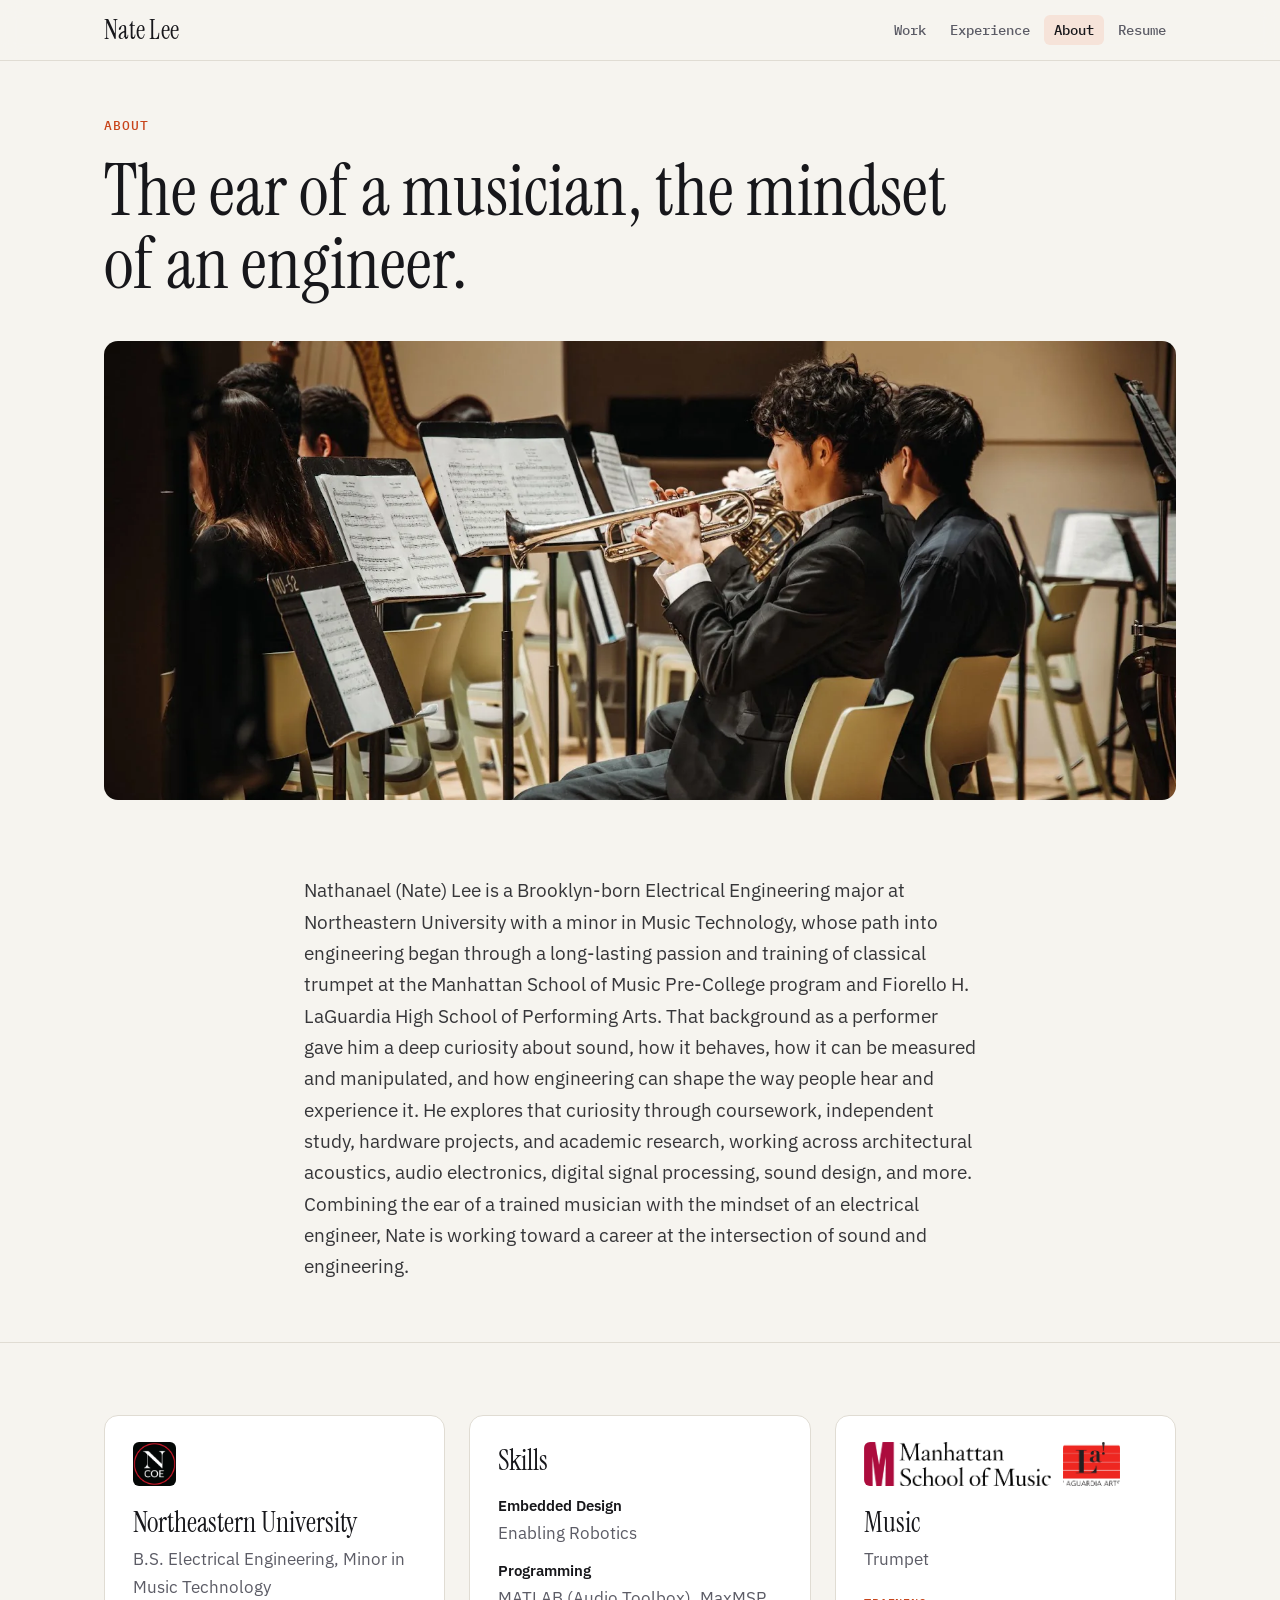
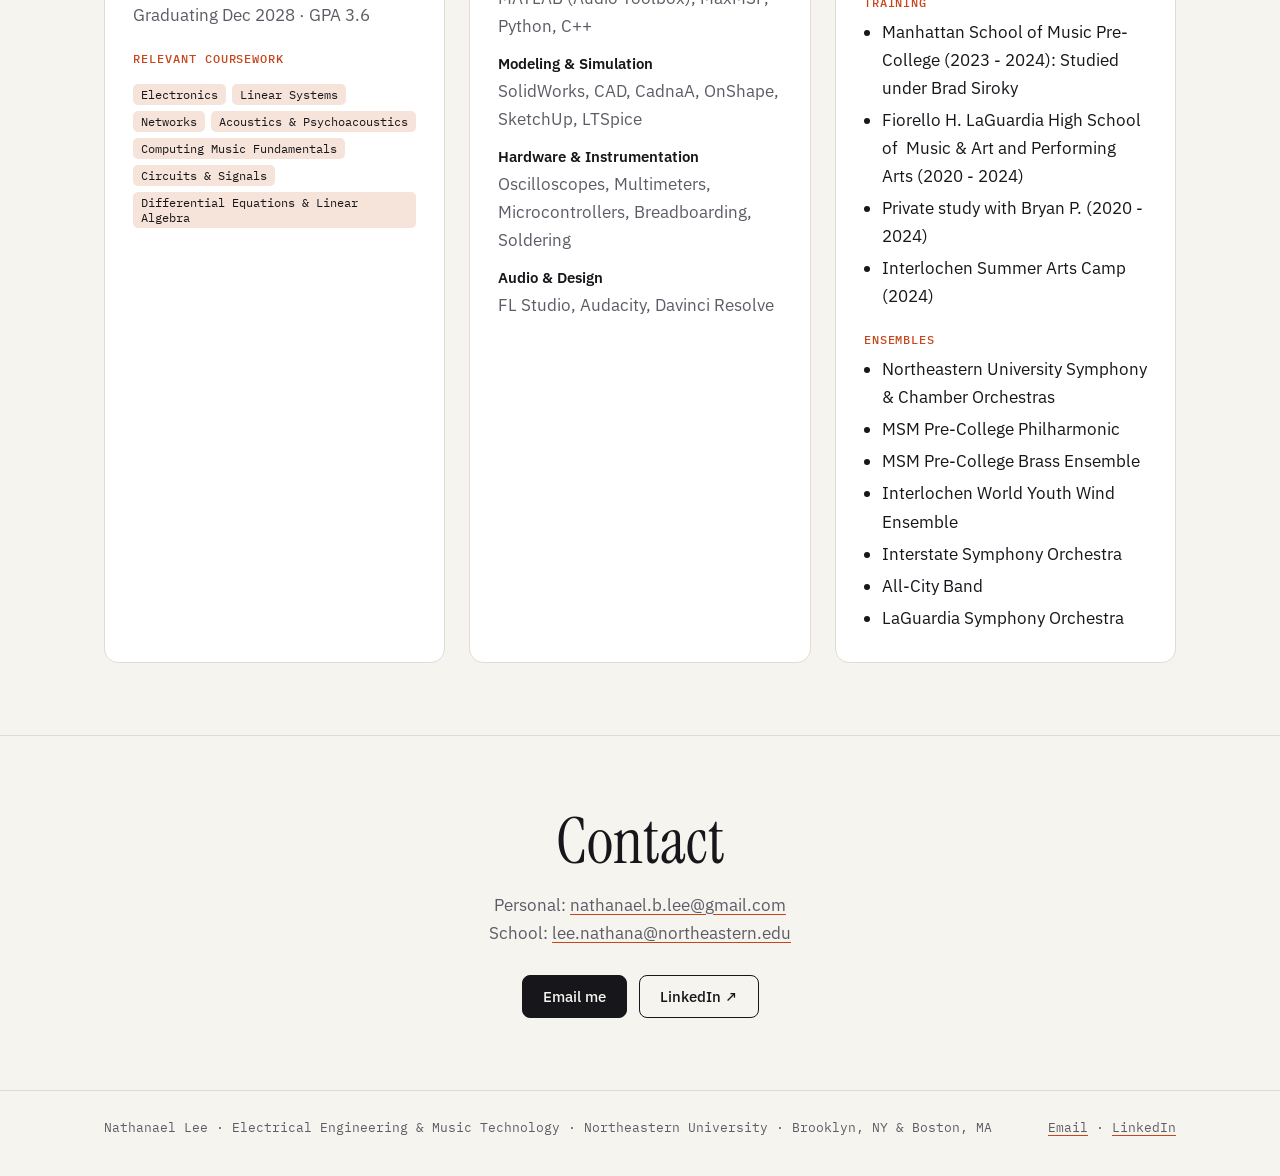
==== about.html @ bbd11df2 "Initial portfolio site migrated from Google Sites Co-Authored-By: Claude Opus 5.5 <noreply@anthropic" ====
<!doctype html>
<html lang="en">
<head>
<meta charset="utf-8">
<meta name="viewport" content="width=device-width, initial-scale=1">
<title>About · Nate Lee</title>
<meta name="description" content="Nate Lee: Electrical Engineering and Music Technology at Northeastern University. DSP, acoustics, and audio projects.">
<meta property="og:title" content="About · Nate Lee">
<meta property="og:description" content="Nate Lee: Electrical Engineering and Music Technology at Northeastern University. DSP, acoustics, and audio projects.">
<link rel="icon" href="assets/favicon.svg" type="image/svg+xml">
<link rel="preconnect" href="https://fonts.googleapis.com">
<link rel="preconnect" href="https://fonts.gstatic.com" crossorigin>
<link rel="stylesheet" href="https://fonts.googleapis.com/css2?family=IBM+Plex+Mono:wght@400;500&family=IBM+Plex+Sans:ital,wght@0,400;0,500;0,600;1,400&family=Instrument+Serif:ital@0;1&display=swap">
<link rel="stylesheet" href="assets/style.css">
</head>
<body>
<header class="site-header">
  <div class="wrap">
    <a class="brand" href="index.html">Nate Lee</a>
    <nav class="nav" aria-label="Main"><a href="index.html#work">Work</a><a href="index.html#experience">Experience</a><a href="about.html" aria-current="page">About</a><a href="resume.html">Resume</a></nav>
  </div>
</header>
<main>
<div class="wrap">
  <div class="article-head">
    <p class="eyebrow">About</p>
    <h1>The ear of a musician, the mindset of an engineer.</h1>
    <figure class="about-banner"><img src="images/about/orchestra.webp" alt="Nate playing trumpet in an orchestra" width="1600" height="712"></figure>
  </div>
</div>
<article class="prose" style="padding-bottom:40px">
  <p style="font-size:19px">Nathanael (Nate) Lee is a Brooklyn-born Electrical Engineering major at Northeastern University with a minor in Music Technology, whose path into engineering began through a long-lasting passion and training of classical trumpet at the Manhattan School of Music Pre-College program and Fiorello H. LaGuardia High School of Performing Arts. That background as a performer gave him a deep curiosity about sound, how it behaves, how it can be measured and manipulated, and how engineering can shape the way people hear and experience it. He explores that curiosity through coursework, independent study, hardware projects, and academic research, working across architectural acoustics, audio electronics, digital signal processing, sound design, and more. Combining the ear of a trained musician with the mindset of an electrical engineer, Nate is working toward a career at the intersection of sound and engineering.</p>
</article>
<section class="block">
  <div class="wrap cols">
    <div class="panel">
      <img class="logo" src="images/about/northeastern.webp" alt="Northeastern College of Engineering logo">
      <h3>Northeastern University</h3>
      <p class="sub">B.S. Electrical Engineering, Minor in Music Technology<br>Graduating Dec 2028 · GPA 3.6</p>
      <h4>Relevant coursework</h4>
      <div class="tags"><span class="tag">Electronics</span><span class="tag">Linear Systems</span><span class="tag">Networks</span><span class="tag">Acoustics & Psychoacoustics</span><span class="tag">Computing Music Fundamentals</span><span class="tag">Circuits & Signals</span><span class="tag">Differential Equations & Linear Algebra</span></div>
    </div>
    <div class="panel">
      <h3>Skills</h3>
      <dl class="skills"><dt>Embedded Design</dt><dd>Enabling Robotics</dd><dt>Programming</dt><dd>MATLAB (Audio Toolbox), MaxMSP, Python, C++</dd><dt>Modeling &amp; Simulation</dt><dd>SolidWorks, CAD, CadnaA, OnShape, SketchUp, LTSpice</dd><dt>Hardware &amp; Instrumentation</dt><dd>Oscilloscopes, Multimeters, Microcontrollers, Breadboarding, Soldering</dd><dt>Audio &amp; Design</dt><dd>FL Studio, Audacity, Davinci Resolve</dd></dl>
    </div>
    <div class="panel">
      <div style="display:flex;gap:12px;align-items:center"><img class="logo" src="images/about/msm.webp" alt="Manhattan School of Music logo"><img class="logo" src="images/about/laguardia.webp" alt="LaGuardia High School logo"></div>
      <h3>Music</h3>
      <p class="sub">Trumpet</p>
      <h4>Training</h4><ul><li>Manhattan School of Music Pre-College (2023 - 2024): Studied under Brad Siroky</li><li>Fiorello H. LaGuardia High School of  Music &amp; Art and Performing Arts (2020 - 2024)</li><li>Private study with Bryan P. (2020 - 2024)</li><li>Interlochen Summer Arts Camp (2024)</li></ul>
      <h4>Ensembles</h4><ul><li>Northeastern University Symphony &amp; Chamber Orchestras</li><li>MSM Pre-College Philharmonic</li><li>MSM Pre-College Brass Ensemble</li><li>Interlochen World Youth Wind Ensemble</li><li>Interstate Symphony Orchestra</li><li>All-City Band</li><li>LaGuardia Symphony Orchestra</li></ul>
    </div>
  </div>
</section>
<section class="block contact" id="contact">
  <div class="wrap">
    <h2>Contact</h2>
    <p>Personal: <a href="mailto:nathanael.b.lee@gmail.com">nathanael.b.lee@gmail.com</a><br>School: <a href="mailto:lee.nathana@northeastern.edu">lee.nathana@northeastern.edu</a></p>
    <div class="actions"><a class="btn primary" href="mailto:nathanael.b.lee@gmail.com">Email me</a><a class="btn ghost" href="https://www.linkedin.com/in/nate-lee-/" target="_blank" rel="noopener">LinkedIn ↗</a></div>
  </div>
</section>
</main>
<footer class="site-footer">
  <div class="wrap">
    <span>Nathanael Lee · Electrical Engineering &amp; Music Technology · Northeastern University · Brooklyn, NY &amp; Boston, MA</span>
    <span><a href="mailto:nathanael.b.lee@gmail.com">Email</a> · <a href="https://www.linkedin.com/in/nate-lee-/" target="_blank" rel="noopener">LinkedIn</a></span>
  </div>
</footer>
<script src="assets/main.js"></script>
</body>
</html>
---- assets/style.css ----
/* Nate Lee portfolio */
:root {
  --bg: #f6f4ef;
  --surface: #ffffff;
  --ink: #17171b;
  --muted: #5c5c66;
  --line: #e0dcd3;
  --accent: #c8441a;
  --accent-soft: #f6e3d9;
  --shadow: 0 1px 2px rgba(20, 20, 25, .05), 0 8px 24px rgba(20, 20, 25, .06);
  --serif: "Instrument Serif", Georgia, serif;
  --sans: "IBM Plex Sans", system-ui, -apple-system, sans-serif;
  --mono: "IBM Plex Mono", ui-monospace, Menlo, monospace;
  --wide: 1120px;
  --text: 720px;
}
@media (prefers-color-scheme: dark) {
  :root {
    --bg: #111214;
    --surface: #1a1b1f;
    --ink: #ecebe7;
    --muted: #a2a1a8;
    --line: #2c2d33;
    --accent: #ff7a45;
    --accent-soft: #3a2219;
    --shadow: 0 1px 2px rgba(0, 0, 0, .3), 0 8px 24px rgba(0, 0, 0, .25);
  }
}

* { box-sizing: border-box; }
html { scroll-behavior: smooth; -webkit-text-size-adjust: 100%; }
body {
  margin: 0;
  background: var(--bg);
  color: var(--ink);
  font: 17px/1.65 var(--sans);
  -webkit-font-smoothing: antialiased;
}
img { max-width: 100%; height: auto; display: block; }
a { color: inherit; text-decoration-color: var(--accent); text-underline-offset: 3px; }
a:hover { color: var(--accent); }
::selection { background: var(--accent); color: #fff; }

.wrap { max-width: var(--wide); margin: 0 auto; padding: 0 24px; }
.mono { font-family: var(--mono); }

/* Header */
.site-header {
  position: sticky; top: 0; z-index: 10;
  background: color-mix(in srgb, var(--bg) 88%, transparent);
  backdrop-filter: blur(10px);
  -webkit-backdrop-filter: blur(10px);
  border-bottom: 1px solid var(--line);
}
.site-header .wrap { display: flex; align-items: center; justify-content: space-between; gap: 16px; height: 60px; }
.brand { font-family: var(--serif); font-size: 26px; text-decoration: none; letter-spacing: .01em; white-space: nowrap; }
.brand:hover { color: var(--ink); }
.nav { display: flex; gap: 4px; }
.nav a {
  font: 500 14px var(--mono); text-decoration: none; color: var(--muted);
  padding: 6px 10px; border-radius: 6px;
}
.nav a:hover, .nav a[aria-current="page"] { color: var(--ink); background: var(--accent-soft); }

/* Hero */
.hero { padding: 88px 0 24px; }
.eyebrow { font: 500 13px var(--mono); letter-spacing: .08em; text-transform: uppercase; color: var(--accent); margin: 0 0 18px; }
.hero h1 { font: 400 clamp(56px, 10vw, 112px)/.95 var(--serif); margin: 0 0 24px; letter-spacing: -.01em; }
.hero h1 em { color: var(--accent); }
.hero .lede { font-size: clamp(18px, 2.2vw, 21px); max-width: 640px; color: var(--muted); margin: 0 0 32px; }
.now {
  display: inline-flex; align-items: center; gap: 10px;
  font: 500 13px var(--mono); padding: 8px 14px; border: 1px solid var(--line);
  border-radius: 999px; background: var(--surface); margin-bottom: 32px;
}
.now .dot { width: 8px; height: 8px; border-radius: 50%; background: var(--accent); box-shadow: 0 0 0 4px var(--accent-soft); }
.actions { display: flex; flex-wrap: wrap; gap: 12px; }
.btn {
  display: inline-flex; align-items: center; gap: 8px;
  font: 500 15px var(--sans); text-decoration: none;
  padding: 11px 20px; border-radius: 8px; border: 1px solid var(--ink);
  transition: background .15s, color .15s, border-color .15s;
}
.btn.primary { background: var(--ink); color: var(--bg); }
.btn.primary:hover { background: var(--accent); border-color: var(--accent); color: #fff; }
.btn.ghost:hover { border-color: var(--accent); color: var(--accent); }

/* Impulse response trace */
.trace { width: 100%; height: 120px; margin: 48px 0 0; color: var(--accent); }
.trace path { fill: none; stroke: currentColor; stroke-width: 1.4; vector-effect: non-scaling-stroke; }
.trace .axis { stroke: var(--line); stroke-width: 1; }
@media (prefers-reduced-motion: no-preference) {
  .trace path.ir { stroke-dasharray: var(--len); stroke-dashoffset: var(--len); animation: draw 2.4s cubic-bezier(.3, .6, .2, 1) .2s forwards; }
}
@keyframes draw { to { stroke-dashoffset: 0; } }

/* Sections */
section.block { padding: 72px 0; border-top: 1px solid var(--line); }
.section-head { display: flex; align-items: baseline; justify-content: space-between; gap: 16px; margin-bottom: 36px; }
.section-head h2 { font: 400 44px/1.1 var(--serif); margin: 0; }
.section-head .count { font: 13px var(--mono); color: var(--muted); }

/* Project cards */
.grid { display: grid; grid-template-columns: repeat(auto-fill, minmax(320px, 1fr)); gap: 28px; }
.card {
  display: flex; flex-direction: column; text-decoration: none;
  background: var(--surface); border: 1px solid var(--line); border-radius: 14px; overflow: hidden;
  transition: transform .2s, box-shadow .2s, border-color .2s;
}
.card:hover { transform: translateY(-3px); box-shadow: var(--shadow); border-color: transparent; color: inherit; }
.card .thumb { aspect-ratio: 16 / 9; overflow: hidden; background: var(--line); }
.card .thumb img { width: 100%; height: 100%; object-fit: cover; transition: transform .4s; }
.card:hover .thumb img { transform: scale(1.03); }
.card .body { padding: 20px 22px 24px; display: flex; flex-direction: column; gap: 8px; flex: 1; }
.card .meta { font: 12px var(--mono); color: var(--muted); text-transform: uppercase; letter-spacing: .05em; }
.card h3 { font: 600 20px/1.3 var(--sans); margin: 0; }
.card p { margin: 0; color: var(--muted); font-size: 15px; }
.tags { display: flex; flex-wrap: wrap; gap: 6px; margin-top: auto; padding-top: 10px; }
.tag { font: 12px var(--mono); padding: 3px 8px; border-radius: 5px; background: var(--accent-soft); color: var(--ink); }

/* Experience timeline */
.timeline { list-style: none; margin: 0; padding: 0; }
.timeline > li { display: grid; grid-template-columns: 190px 1fr; gap: 28px; padding: 26px 0; border-bottom: 1px solid var(--line); }
.timeline > li:last-child { border-bottom: 0; }
.timeline .when { font: 13px/1.6 var(--mono); color: var(--muted); padding-top: 3px; }
.timeline h3 { font: 600 19px/1.35 var(--sans); margin: 0; }
.timeline .org { color: var(--muted); margin: 2px 0 10px; }
.timeline ul { margin: 0; padding-left: 18px; list-style: disc; color: var(--muted); font-size: 16px; }
.timeline ul li { margin: 4px 0; }
.timeline .more { display: inline-block; margin-top: 10px; font: 500 14px var(--mono); }
.badge { font: 500 11px var(--mono); text-transform: uppercase; letter-spacing: .06em; color: var(--accent); border: 1px solid var(--accent); border-radius: 4px; padding: 1px 6px; margin-left: 8px; vertical-align: 2px; }

/* About teaser / split */
.split { display: grid; grid-template-columns: 1.1fr 1fr; gap: 48px; align-items: center; }
.split img { border-radius: 14px; }
.split p { color: var(--muted); font-size: 18px; }

/* Article (project pages) */
.article-head { padding: 56px 0 32px; }
.back { font: 500 14px var(--mono); text-decoration: none; color: var(--muted); }
.article-head h1 { font: 400 clamp(40px, 6.4vw, 72px)/1.02 var(--serif); margin: 20px 0 12px; max-width: 900px; }
.article-head .subtitle { font-size: 20px; color: var(--muted); margin: 0 0 32px; }
.facts { display: grid; grid-template-columns: repeat(auto-fit, minmax(200px, 1fr)); gap: 1px; background: var(--line); border: 1px solid var(--line); border-radius: 12px; overflow: hidden; margin: 0; }
.facts div { background: var(--surface); padding: 16px 18px; }
.facts dt { font: 500 11px var(--mono); text-transform: uppercase; letter-spacing: .08em; color: var(--accent); margin-bottom: 6px; }
.facts dd { margin: 0; font-size: 15px; line-height: 1.5; }
.facts .tags { padding: 0; }
.hero-fig { margin: 40px 0 0; }
.hero-fig img { width: 100%; border-radius: 14px; border: 1px solid var(--line); }

.prose { max-width: var(--text); margin: 0 auto; padding: 24px 24px 96px; }
.prose h2 { font: 400 38px/1.15 var(--serif); margin: 64px 0 16px; }
.prose > h2:first-child { margin-top: 24px; }
.prose h3 { font: 600 21px/1.35 var(--sans); margin: 40px 0 10px; }
.prose h4 { font: 600 13px var(--mono); text-transform: uppercase; letter-spacing: .06em; color: var(--accent); margin: 32px 0 8px; }
.prose p, .prose li { color: color-mix(in srgb, var(--ink) 86%, var(--bg)); }
.prose ul { padding-left: 20px; }
.prose figure, .prose .gallery, .prose .table-wrap, .prose .embed { margin: 36px -60px; }
.prose figure img { width: 100%; border-radius: 10px; border: 1px solid var(--line); background: #fff; cursor: zoom-in; }
.prose figure.narrow { margin-left: auto; margin-right: auto; max-width: 480px; }
figcaption { font-size: 14px; color: var(--muted); margin-top: 10px; line-height: 1.55; text-align: center; }
figcaption strong { color: var(--ink); }
.gallery { display: grid; grid-template-columns: repeat(var(--cols, 3), 1fr); gap: 12px; }
.gallery figure { margin: 0 !important; }
.gallery img { aspect-ratio: 4 / 3; object-fit: cover; }
.embed { position: relative; aspect-ratio: 16 / 10; border-radius: 10px; overflow: hidden; border: 1px solid var(--line); background: var(--surface); }
.embed.doc { aspect-ratio: 8.5 / 11; max-height: 1000px; }
.embed iframe { position: absolute; inset: 0; width: 100%; height: 100%; border: 0; }
.embed-caption { text-align: center; margin-top: -24px; }
.table-wrap { overflow-x: auto; }
table { border-collapse: collapse; width: 100%; font-size: 15px; background: var(--surface); border-radius: 10px; overflow: hidden; }
caption { text-align: left; font: 600 15px var(--sans); padding: 0 0 10px; }
th, td { border: 1px solid var(--line); padding: 10px 14px; text-align: left; vertical-align: top; }
thead th { background: var(--ink); color: var(--bg); font: 500 13px var(--mono); border-color: var(--ink); }
tbody tr:nth-child(even) td { background: color-mix(in srgb, var(--surface) 92%, var(--line)); }
tbody td:first-child { font-weight: 600; }
.related { margin-top: 64px; padding-top: 24px; border-top: 1px solid var(--line); font: 500 14px var(--mono); }
.pager { display: flex; justify-content: space-between; gap: 16px; margin-top: 64px; padding-top: 24px; border-top: 1px solid var(--line); }
.pager a { text-decoration: none; display: flex; flex-direction: column; gap: 2px; max-width: 48%; }
.pager a span { font: 12px var(--mono); color: var(--muted); text-transform: uppercase; letter-spacing: .06em; }
.pager a.next { text-align: right; margin-left: auto; }

/* About page */
.about-banner { margin: 40px 0 0; border-radius: 14px; overflow: hidden; }
.about-banner img { width: 100%; aspect-ratio: 21 / 9; object-fit: cover; }
.cols { display: grid; grid-template-columns: repeat(auto-fit, minmax(280px, 1fr)); gap: 24px; }
.panel { background: var(--surface); border: 1px solid var(--line); border-radius: 14px; padding: 26px 28px; }
.panel h3 { font: 400 28px var(--serif); margin: 0 0 4px; }
.panel .sub { color: var(--muted); margin: 0 0 16px; }
.panel h4 { font: 500 12px var(--mono); text-transform: uppercase; letter-spacing: .08em; color: var(--accent); margin: 22px 0 8px; }
.panel ul { margin: 0; padding-left: 18px; }
.panel li { margin: 4px 0; }
.panel .logo { height: 44px; width: auto; margin-bottom: 18px; border-radius: 6px; }
.skills dt { font: 600 15px var(--sans); margin-top: 14px; }
.skills dd { margin: 4px 0 0; color: var(--muted); }

/* Contact / footer */
.contact { text-align: center; }
.contact h2 { font: 400 clamp(40px, 6vw, 64px)/1.05 var(--serif); margin: 0 0 16px; }
.contact p { color: var(--muted); margin: 0 auto 28px; max-width: 520px; }
.contact .actions { justify-content: center; }
.site-footer { border-top: 1px solid var(--line); padding: 28px 0 40px; font: 13px var(--mono); color: var(--muted); }
.site-footer .wrap { display: flex; flex-wrap: wrap; justify-content: space-between; gap: 12px; }
.site-footer a { color: var(--muted); }

/* Lightbox */
dialog.lightbox { border: 0; padding: 0; background: transparent; max-width: 96vw; max-height: 94vh; }
dialog.lightbox::backdrop { background: rgba(10, 10, 12, .88); }
dialog.lightbox img { max-width: 96vw; max-height: 94vh; object-fit: contain; border-radius: 6px; cursor: zoom-out; }

/* Responsive */
@media (max-width: 900px) {
  .prose figure, .prose .gallery, .prose .table-wrap, .prose .embed { margin-left: 0; margin-right: 0; }
  .split { grid-template-columns: 1fr; }
}
@media (max-width: 640px) {
  body { font-size: 16px; }
  .wrap { padding: 0 16px; }
  .prose { padding-left: 16px; padding-right: 16px; }
  .site-header .wrap { height: 56px; }
  .brand { font-size: 22px; }
  .nav a { padding: 6px 7px; font-size: 13px; }
  .hero { padding-top: 56px; }
  section.block { padding: 56px 0; }
  .section-head h2 { font-size: 36px; }
  .grid { grid-template-columns: 1fr; }
  .timeline > li { grid-template-columns: 1fr; gap: 6px; }
  .gallery { --cols: 2 !important; }
  .prose h2 { font-size: 32px; }
}
@media (max-width: 400px) {
  .brand { font-size: 20px; }
  .nav { gap: 2px; }
  .nav a { padding: 6px 5px; font-size: 12px; }
}
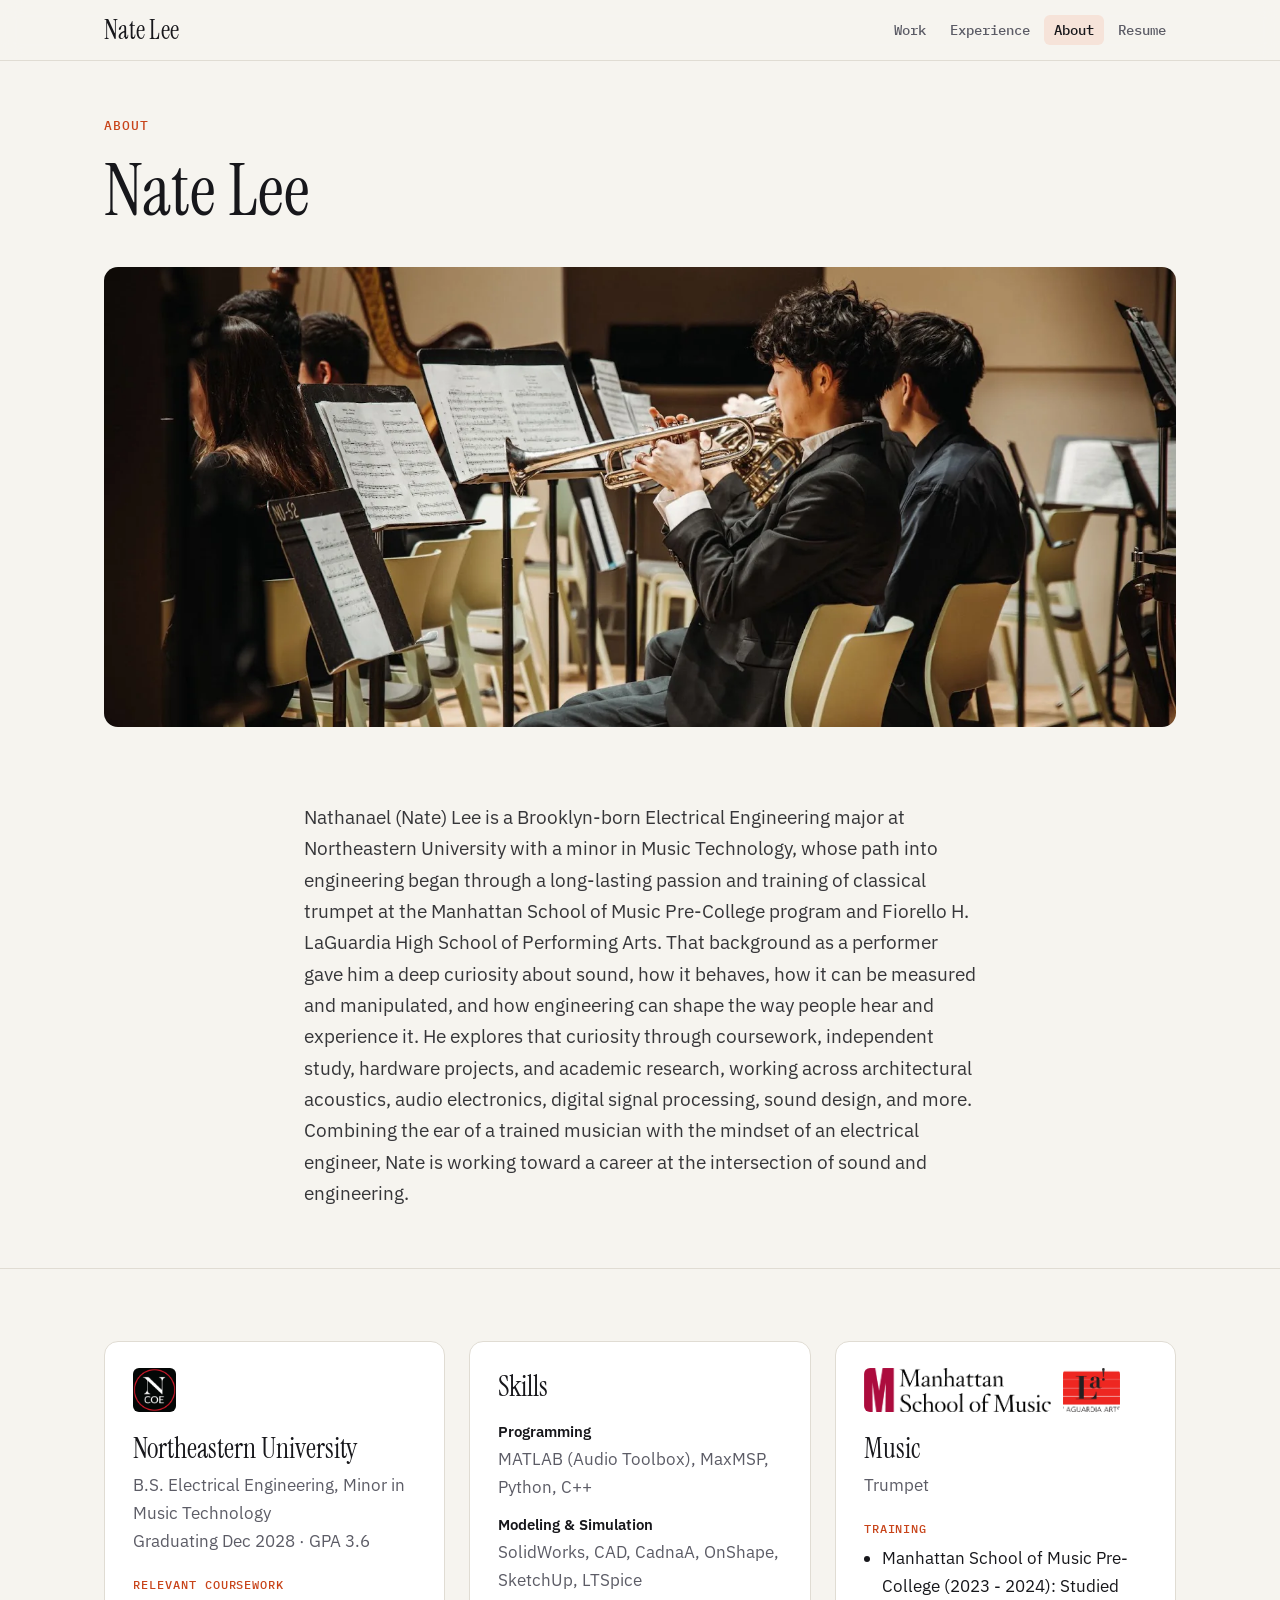
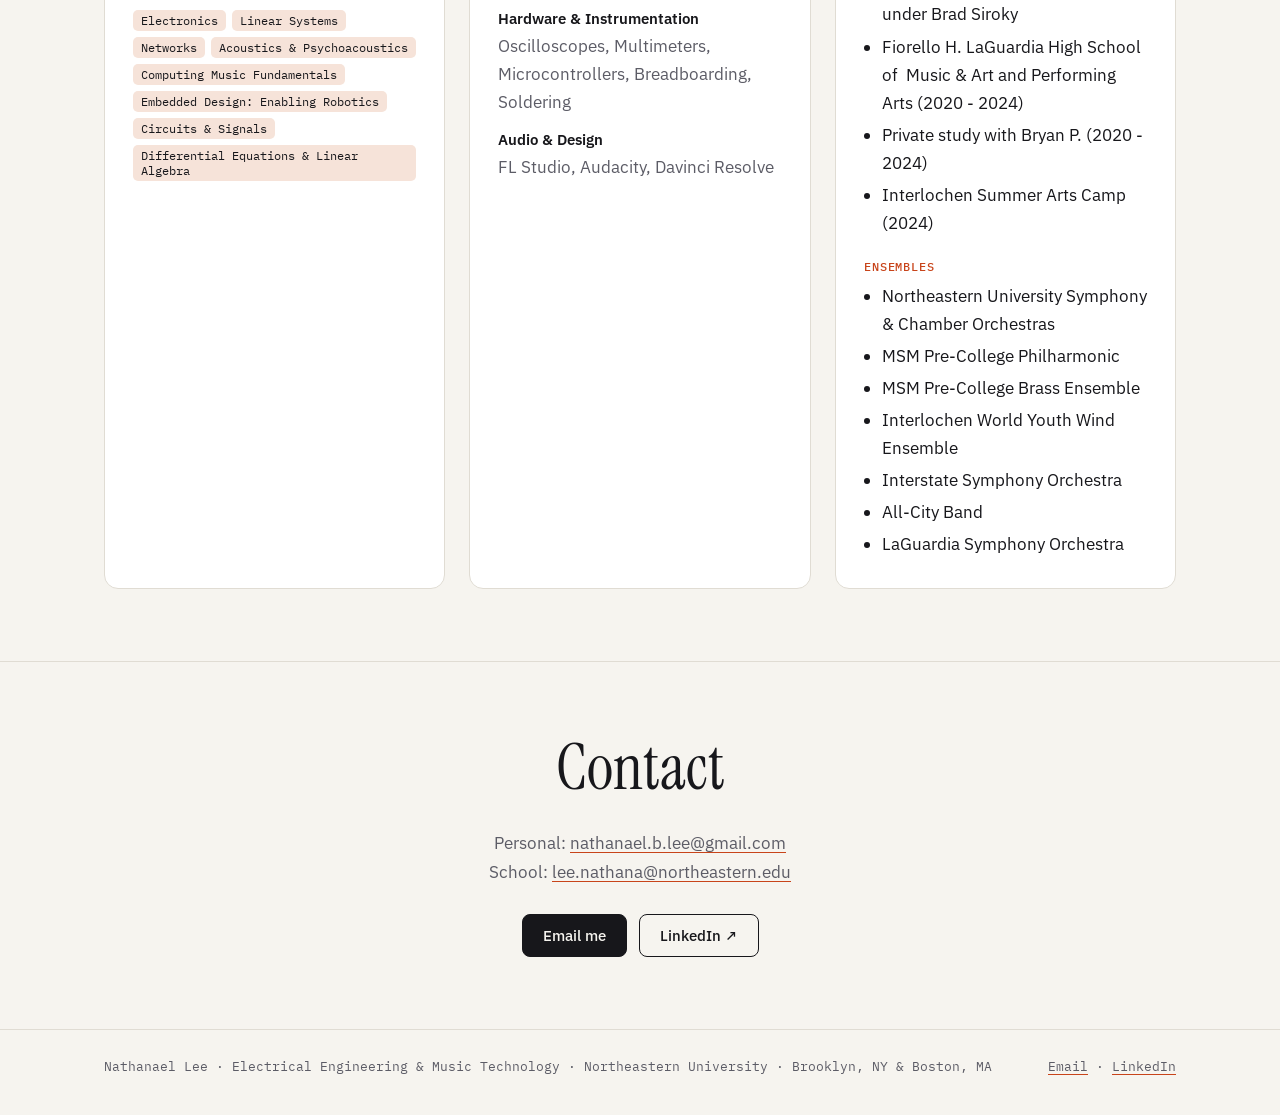
==== commit ccb5c4da: "Simplify About header, move Embedded Design to coursework, rename contact heading Co-Authored-By: Cl" ====
--- a/about.html
+++ b/about.html
@@ -24,7 +24,7 @@
 <div class="wrap">
   <div class="article-head">
     <p class="eyebrow">About</p>
-    <h1>The ear of a musician, the mindset of an engineer.</h1>
+    <h1>Nate Lee</h1>
     <figure class="about-banner"><img src="images/about/orchestra.webp" alt="Nate playing trumpet in an orchestra" width="1600" height="712"></figure>
   </div>
 </div>
@@ -38,11 +38,11 @@
       <h3>Northeastern University</h3>
       <p class="sub">B.S. Electrical Engineering, Minor in Music Technology<br>Graduating Dec 2028 · GPA 3.6</p>
       <h4>Relevant coursework</h4>
-      <div class="tags"><span class="tag">Electronics</span><span class="tag">Linear Systems</span><span class="tag">Networks</span><span class="tag">Acoustics & Psychoacoustics</span><span class="tag">Computing Music Fundamentals</span><span class="tag">Circuits & Signals</span><span class="tag">Differential Equations & Linear Algebra</span></div>
+      <div class="tags"><span class="tag">Electronics</span><span class="tag">Linear Systems</span><span class="tag">Networks</span><span class="tag">Acoustics & Psychoacoustics</span><span class="tag">Computing Music Fundamentals</span><span class="tag">Embedded Design: Enabling Robotics</span><span class="tag">Circuits & Signals</span><span class="tag">Differential Equations & Linear Algebra</span></div>
     </div>
     <div class="panel">
       <h3>Skills</h3>
-      <dl class="skills"><dt>Embedded Design</dt><dd>Enabling Robotics</dd><dt>Programming</dt><dd>MATLAB (Audio Toolbox), MaxMSP, Python, C++</dd><dt>Modeling &amp; Simulation</dt><dd>SolidWorks, CAD, CadnaA, OnShape, SketchUp, LTSpice</dd><dt>Hardware &amp; Instrumentation</dt><dd>Oscilloscopes, Multimeters, Microcontrollers, Breadboarding, Soldering</dd><dt>Audio &amp; Design</dt><dd>FL Studio, Audacity, Davinci Resolve</dd></dl>
+      <dl class="skills"><dt>Programming</dt><dd>MATLAB (Audio Toolbox), MaxMSP, Python, C++</dd><dt>Modeling &amp; Simulation</dt><dd>SolidWorks, CAD, CadnaA, OnShape, SketchUp, LTSpice</dd><dt>Hardware &amp; Instrumentation</dt><dd>Oscilloscopes, Multimeters, Microcontrollers, Breadboarding, Soldering</dd><dt>Audio &amp; Design</dt><dd>FL Studio, Audacity, Davinci Resolve</dd></dl>
     </div>
     <div class="panel">
       <div style="display:flex;gap:12px;align-items:center"><img class="logo" src="images/about/msm.webp" alt="Manhattan School of Music logo"><img class="logo" src="images/about/laguardia.webp" alt="LaGuardia High School logo"></div>
--- a/assets/style.css
+++ b/assets/style.css
@@ -196,7 +196,7 @@
 
 /* Contact / footer */
 .contact { text-align: center; }
-.contact h2 { font: 400 clamp(40px, 6vw, 64px)/1.05 var(--serif); margin: 0 0 16px; }
+.contact h2 { font: 400 clamp(40px, 6vw, 64px)/1.05 var(--serif); margin: 0 0 28px; }
 .contact p { color: var(--muted); margin: 0 auto 28px; max-width: 520px; }
 .contact .actions { justify-content: center; }
 .site-footer { border-top: 1px solid var(--line); padding: 28px 0 40px; font: 13px var(--mono); color: var(--muted); }
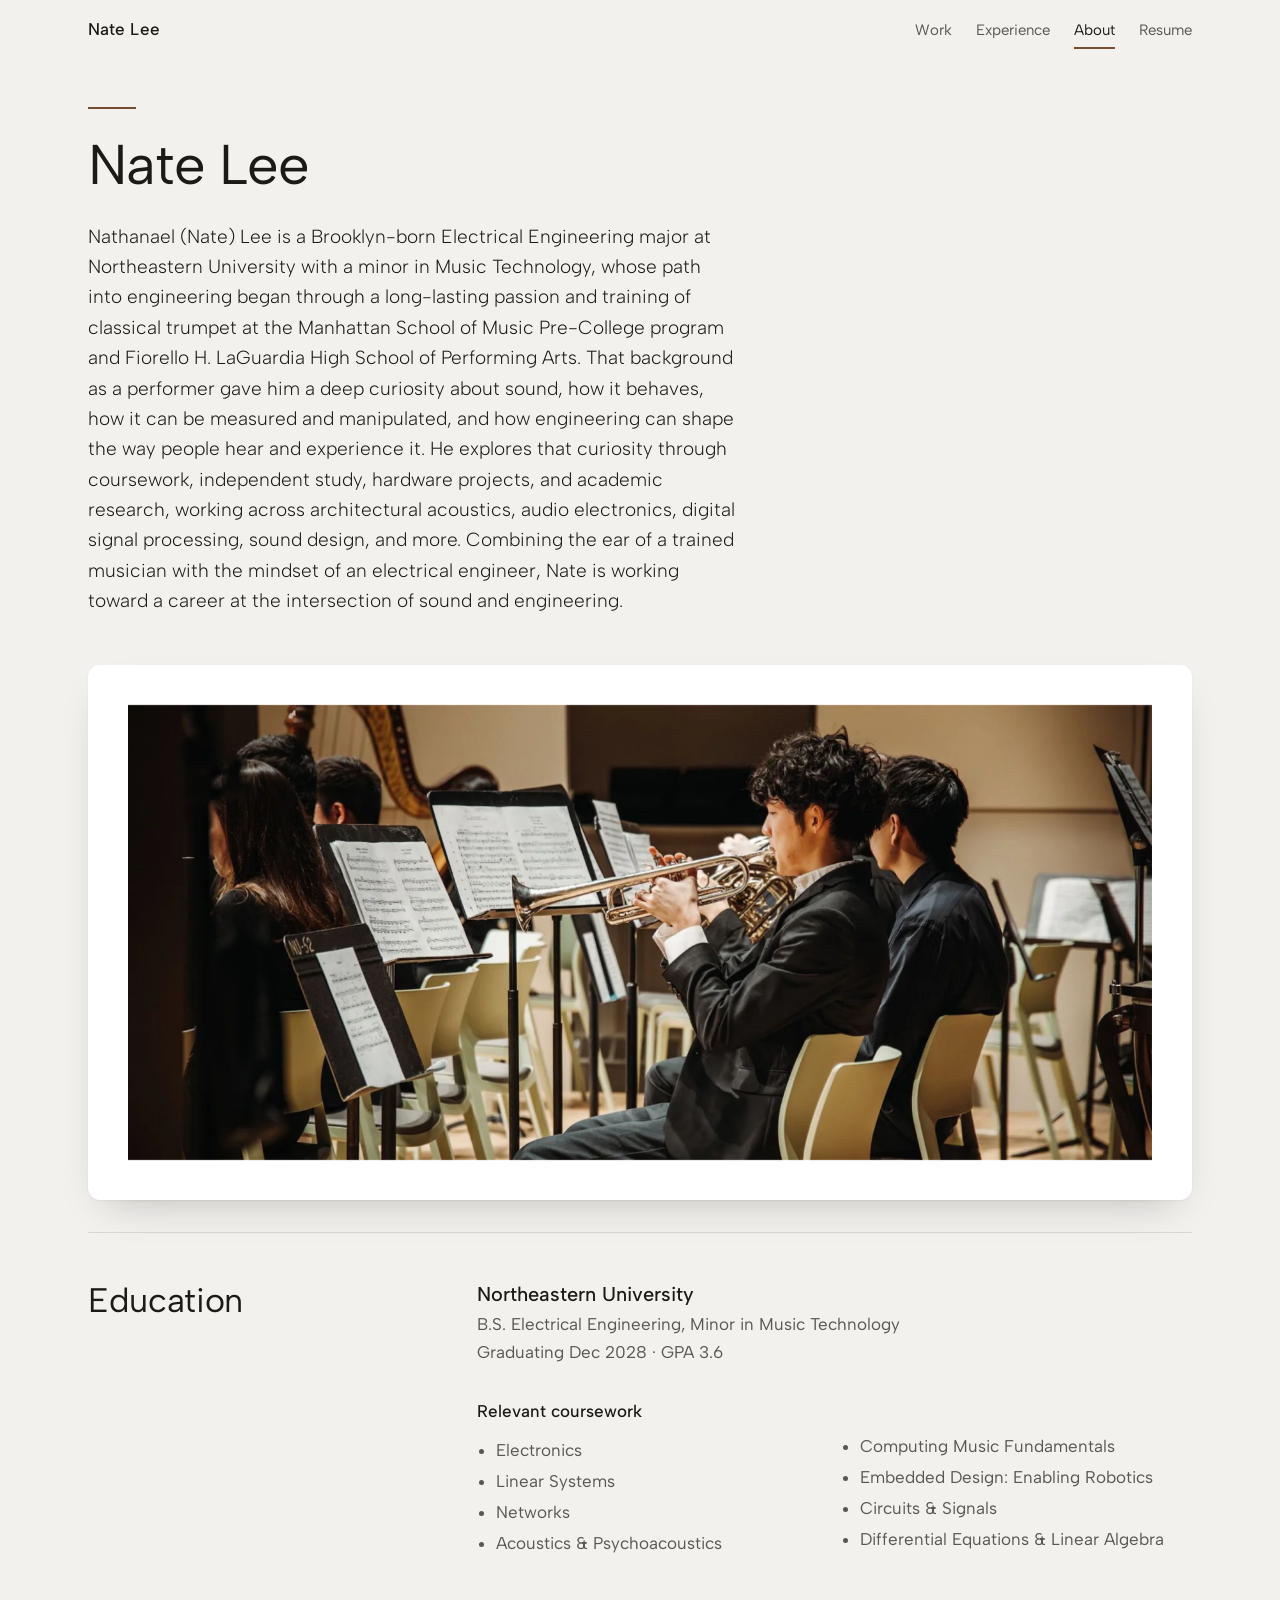
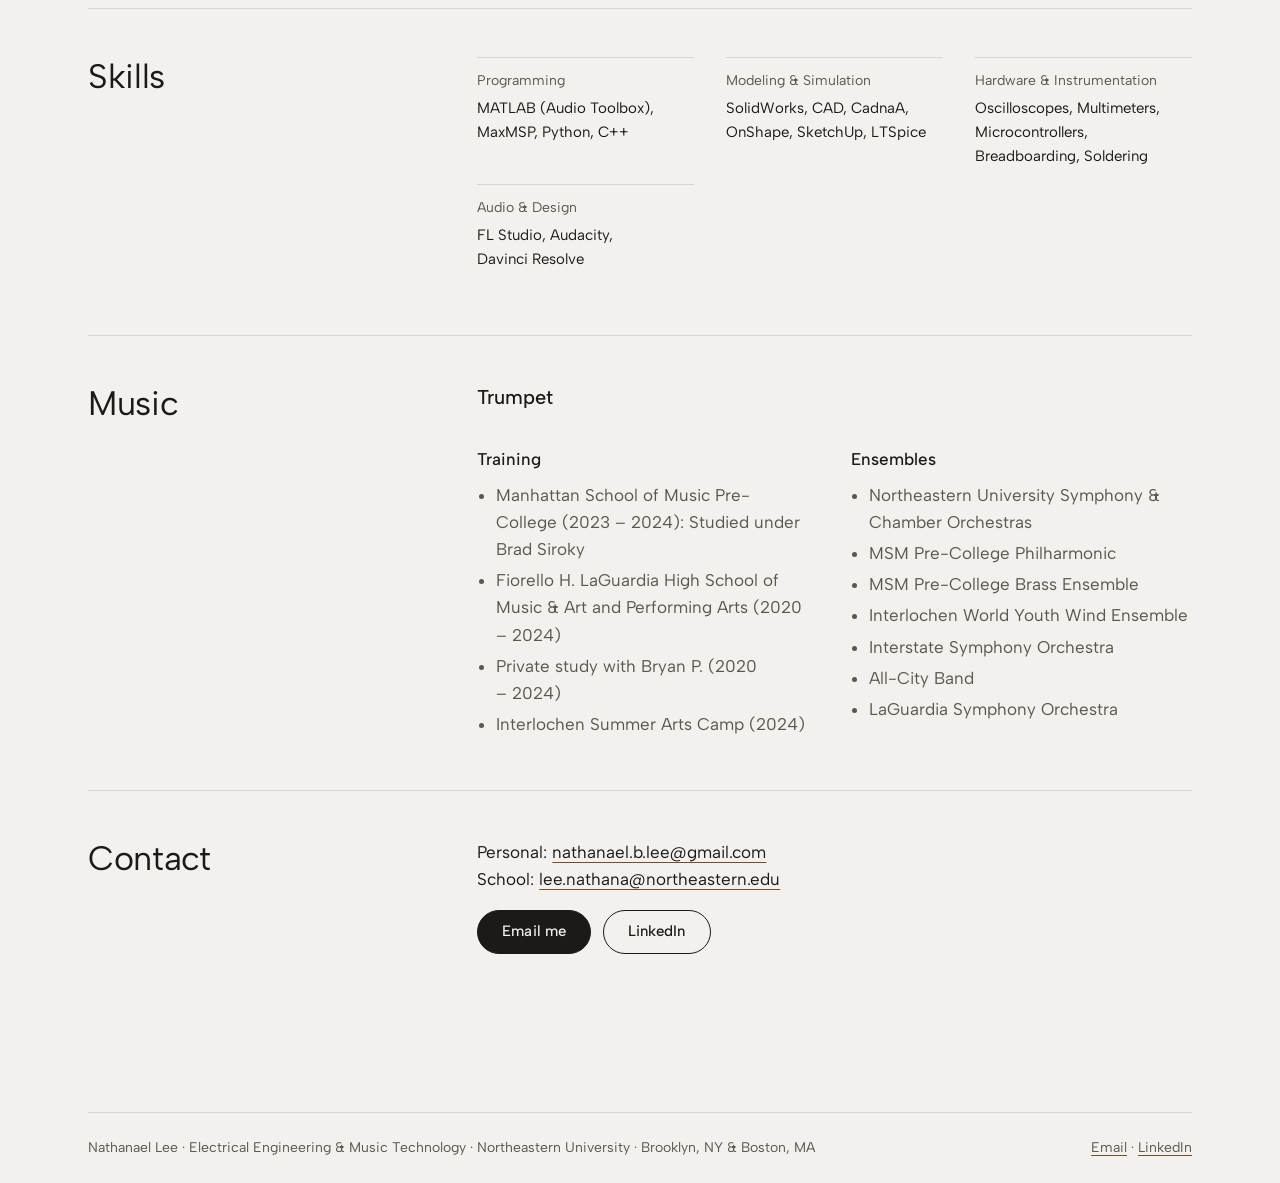
==== commit 3dc02cd1: "Redesign the site on the Object on Stage design system Rebuild every page from the new style guide's" ====
--- a/about.html
+++ b/about.html
@@ -7,66 +7,72 @@
 <meta name="description" content="Nate Lee: Electrical Engineering and Music Technology at Northeastern University. DSP, acoustics, and audio projects.">
 <meta property="og:title" content="About · Nate Lee">
 <meta property="og:description" content="Nate Lee: Electrical Engineering and Music Technology at Northeastern University. DSP, acoustics, and audio projects.">
+<meta name="theme-color" content="#f2f1ee" media="(prefers-color-scheme: light)">
+<meta name="theme-color" content="#12100f" media="(prefers-color-scheme: dark)">
 <link rel="icon" href="assets/favicon.svg" type="image/svg+xml">
 <link rel="preconnect" href="https://fonts.googleapis.com">
 <link rel="preconnect" href="https://fonts.gstatic.com" crossorigin>
-<link rel="stylesheet" href="https://fonts.googleapis.com/css2?family=IBM+Plex+Mono:wght@400;500&family=IBM+Plex+Sans:ital,wght@0,400;0,500;0,600;1,400&family=Instrument+Serif:ital@0;1&display=swap">
-<link rel="stylesheet" href="assets/style.css">
+<link rel="stylesheet" href="https://fonts.googleapis.com/css2?family=Albert+Sans:wght@300;400;500&display=swap">
+<link rel="stylesheet" href="assets/tokens.css?v=2">
+<link rel="stylesheet" href="assets/site.css?v=7">
 </head>
 <body>
-<header class="site-header">
-  <div class="wrap">
-    <a class="brand" href="index.html">Nate Lee</a>
-    <nav class="nav" aria-label="Main"><a href="index.html#work">Work</a><a href="index.html#experience">Experience</a><a href="about.html" aria-current="page">About</a><a href="resume.html">Resume</a></nav>
+<a class="skip" href="#main">Skip to content</a>
+<header class="wrap">
+  <nav class="site-nav" aria-label="Main">
+    <a class="wordmark" href="index.html">Nate Lee</a>
+    <ul><li><a href="index.html#work">Work</a></li><li><a href="index.html#experience">Experience</a></li><li><a href="about.html" aria-current="page">About</a></li><li><a href="resume.html">Resume</a></li></ul>
+  </nav>
+</header>
+<main id="main">
+<div class="wrap">
+  <div class="page-head">
+    <hr class="rule">
+    <h1>Nate Lee</h1>
+    <p class="bio">Nathanael (Nate) Lee is a Brooklyn-born Electrical Engineering major at Northeastern University with a minor in Music Technology, whose path into engineering began through a long-lasting passion and training of classical trumpet at the Manhattan School of Music Pre-College program and Fiorello H. LaGuardia High School of Performing Arts. That background as a performer gave him a deep curiosity about sound, how it behaves, how it can be measured and manipulated, and how engineering can shape the way people hear and experience it. He explores that curiosity through coursework, independent study, hardware projects, and academic research, working across architectural acoustics, audio electronics, digital signal processing, sound design, and more. Combining the ear of a trained musician with the mindset of an electrical engineer, Nate is working toward a career at the intersection of sound and engineering.</p>
+    <figure class="plinth reveal"><div class="mat inset"><img src="images/about/orchestra.webp" alt="Nate playing trumpet in an orchestra" width="1600" height="712" fetchpriority="high"></div></figure>
   </div>
-</header>
-<main>
-<div class="wrap">
-  <div class="article-head">
-    <p class="eyebrow">About</p>
-    <h1>Nate Lee</h1>
-    <figure class="about-banner"><img src="images/about/orchestra.webp" alt="Nate playing trumpet in an orchestra" width="1600" height="712"></figure>
-  </div>
-</div>
-<article class="prose" style="padding-bottom:40px">
-  <p style="font-size:19px">Nathanael (Nate) Lee is a Brooklyn-born Electrical Engineering major at Northeastern University with a minor in Music Technology, whose path into engineering began through a long-lasting passion and training of classical trumpet at the Manhattan School of Music Pre-College program and Fiorello H. LaGuardia High School of Performing Arts. That background as a performer gave him a deep curiosity about sound, how it behaves, how it can be measured and manipulated, and how engineering can shape the way people hear and experience it. He explores that curiosity through coursework, independent study, hardware projects, and academic research, working across architectural acoustics, audio electronics, digital signal processing, sound design, and more. Combining the ear of a trained musician with the mindset of an electrical engineer, Nate is working toward a career at the intersection of sound and engineering.</p>
-</article>
-<section class="block">
-  <div class="wrap cols">
-    <div class="panel">
-      <img class="logo" src="images/about/northeastern.webp" alt="Northeastern College of Engineering logo">
+
+  <section class="sheet-row" aria-labelledby="edu">
+    <h2 id="edu">Education</h2>
+    <div>
       <h3>Northeastern University</h3>
       <p class="sub">B.S. Electrical Engineering, Minor in Music Technology<br>Graduating Dec 2028 · GPA 3.6</p>
       <h4>Relevant coursework</h4>
-      <div class="tags"><span class="tag">Electronics</span><span class="tag">Linear Systems</span><span class="tag">Networks</span><span class="tag">Acoustics & Psychoacoustics</span><span class="tag">Computing Music Fundamentals</span><span class="tag">Embedded Design: Enabling Robotics</span><span class="tag">Circuits & Signals</span><span class="tag">Differential Equations & Linear Algebra</span></div>
+      <ul class="list-cols"><li>Electronics</li><li>Linear Systems</li><li>Networks</li><li>Acoustics &amp; Psychoacoustics</li><li>Computing Music Fundamentals</li><li>Embedded Design: Enabling Robotics</li><li>Circuits &amp; Signals</li><li>Differential Equations &amp; Linear Algebra</li></ul>
     </div>
-    <div class="panel">
-      <h3>Skills</h3>
-      <dl class="skills"><dt>Programming</dt><dd>MATLAB (Audio Toolbox), MaxMSP, Python, C++</dd><dt>Modeling &amp; Simulation</dt><dd>SolidWorks, CAD, CadnaA, OnShape, SketchUp, LTSpice</dd><dt>Hardware &amp; Instrumentation</dt><dd>Oscilloscopes, Multimeters, Microcontrollers, Breadboarding, Soldering</dd><dt>Audio &amp; Design</dt><dd>FL Studio, Audacity, Davinci Resolve</dd></dl>
+  </section>
+
+  <section class="sheet-row" aria-labelledby="skills">
+    <h2 id="skills">Skills</h2>
+    <dl class="facts"><div><dt>Programming</dt><dd>MATLAB (Audio Toolbox), MaxMSP, Python, C++</dd></div><div><dt>Modeling &amp; Simulation</dt><dd>SolidWorks, CAD, CadnaA, OnShape, SketchUp, LTSpice</dd></div><div><dt>Hardware &amp; Instrumentation</dt><dd>Oscilloscopes, Multimeters, Microcontrollers, Breadboarding, Soldering</dd></div><div><dt>Audio &amp; Design</dt><dd>FL Studio, Audacity, Davinci Resolve</dd></div></dl>
+  </section>
+
+  <section class="sheet-row" aria-labelledby="music">
+    <h2 id="music">Music</h2>
+    <div>
+      <h3>Trumpet</h3>
+      <div class="split">
+        <div><h4>Training</h4><ul><li>Manhattan School of Music Pre-College (2023 – 2024): Studied under Brad Siroky</li><li>Fiorello H. LaGuardia High School of Music &amp; Art and Performing Arts (2020 – 2024)</li><li>Private study with Bryan P. (2020 – 2024)</li><li>Interlochen Summer Arts Camp (2024)</li></ul></div>
+        <div><h4>Ensembles</h4><ul><li>Northeastern University Symphony &amp; Chamber Orchestras</li><li>MSM Pre-College Philharmonic</li><li>MSM Pre-College Brass Ensemble</li><li>Interlochen World Youth Wind Ensemble</li><li>Interstate Symphony Orchestra</li><li>All-City Band</li><li>LaGuardia Symphony Orchestra</li></ul></div>
+      </div>
     </div>
-    <div class="panel">
-      <div style="display:flex;gap:12px;align-items:center"><img class="logo" src="images/about/msm.webp" alt="Manhattan School of Music logo"><img class="logo" src="images/about/laguardia.webp" alt="LaGuardia High School logo"></div>
-      <h3>Music</h3>
-      <p class="sub">Trumpet</p>
-      <h4>Training</h4><ul><li>Manhattan School of Music Pre-College (2023 - 2024): Studied under Brad Siroky</li><li>Fiorello H. LaGuardia High School of  Music &amp; Art and Performing Arts (2020 - 2024)</li><li>Private study with Bryan P. (2020 - 2024)</li><li>Interlochen Summer Arts Camp (2024)</li></ul>
-      <h4>Ensembles</h4><ul><li>Northeastern University Symphony &amp; Chamber Orchestras</li><li>MSM Pre-College Philharmonic</li><li>MSM Pre-College Brass Ensemble</li><li>Interlochen World Youth Wind Ensemble</li><li>Interstate Symphony Orchestra</li><li>All-City Band</li><li>LaGuardia Symphony Orchestra</li></ul>
+  </section>
+
+  <section class="sheet-row" id="contact" aria-labelledby="contact-h">
+    <h2 id="contact-h">Contact</h2>
+    <div>
+      <p>Personal: <a href="mailto:nathanael.b.lee@gmail.com">nathanael.b.lee@gmail.com</a><br>School: <a href="mailto:lee.nathana@northeastern.edu">lee.nathana@northeastern.edu</a></p>
+      <div class="actions"><a class="btn btn--primary" href="mailto:nathanael.b.lee@gmail.com">Email me</a><a class="btn" href="https://www.linkedin.com/in/nate-lee-/" target="_blank" rel="noopener">LinkedIn</a></div>
     </div>
-  </div>
-</section>
-<section class="block contact" id="contact">
-  <div class="wrap">
-    <h2>Contact</h2>
-    <p>Personal: <a href="mailto:nathanael.b.lee@gmail.com">nathanael.b.lee@gmail.com</a><br>School: <a href="mailto:lee.nathana@northeastern.edu">lee.nathana@northeastern.edu</a></p>
-    <div class="actions"><a class="btn primary" href="mailto:nathanael.b.lee@gmail.com">Email me</a><a class="btn ghost" href="https://www.linkedin.com/in/nate-lee-/" target="_blank" rel="noopener">LinkedIn ↗</a></div>
-  </div>
-</section>
+  </section>
+</div>
 </main>
-<footer class="site-footer">
-  <div class="wrap">
+<footer class="wrap page-end">
+  <div class="site-footer">
     <span>Nathanael Lee · Electrical Engineering &amp; Music Technology · Northeastern University · Brooklyn, NY &amp; Boston, MA</span>
     <span><a href="mailto:nathanael.b.lee@gmail.com">Email</a> · <a href="https://www.linkedin.com/in/nate-lee-/" target="_blank" rel="noopener">LinkedIn</a></span>
   </div>
 </footer>
-<script src="assets/main.js"></script>
 </body>
 </html>
--- a/assets/tokens.css
+++ b/assets/tokens.css
@@ -0,0 +1,95 @@
+/* Nate Lee portfolio: design tokens. Source of truth: portfolio-design/style-guide.html. Pages use these tokens, never new values. */
+:root {
+  /* Color: light theme ("gallery", daylight screening) */
+  --color-stage: #f2f1ee;          /* page ground */
+  --color-stage-raised: #e9e7e4;   /* alternate section, input fill */
+  --color-plinth: #ffffff;         /* the one bright surface: photos sit on it as shot */
+  --color-ink: #1c1916;            /* headings, body, primary button fill */
+  --color-ink-soft: #5a5652;       /* secondary text, captions, meta (6.4:1) */
+  --color-on-plinth: #1c1916;      /* text placed on a plinth, both themes */
+  --color-on-plinth-soft: #5a5652;
+  --color-line: #d8d5d2;           /* hairlines, dividers (decorative) */
+  --color-line-strong: #898582;    /* input borders, control edges (3.2:1) */
+  --color-walnut: #774d2f;         /* material line only: rules, underlines, focus */
+  --color-error: #b33830;          /* form errors only */
+  --color-selection: #e8cbb4;      /* text selection */
+
+  /* Type */
+  --font-sans: "Albert Sans", "Helvetica Neue", Arial, sans-serif;
+  --weight-light: 300;
+  --weight-regular: 400;
+  --weight-medium: 500;            /* ceiling: nothing is ever bold */
+
+  --text-display: clamp(2.75rem, 1.6rem + 4.2vw, 5rem);       /* hero name */
+  --text-display-sub: clamp(1.5rem, 1.1rem + 1.6vw, 2.25rem); /* tagline */
+  --text-h1: clamp(2.25rem, 1.5rem + 2.8vw, 3.5rem);          /* page title */
+  --text-h2: clamp(1.625rem, 1.3rem + 1.1vw, 2.125rem);       /* section */
+  --text-h3: 1.25rem;                                          /* subsection */
+  --text-lede: 1.1875rem;                                      /* intro paragraph */
+  --text-body: 1.0625rem;                                      /* 17px reading text */
+  --text-small: 0.875rem;                                      /* captions, meta */
+  --text-label: 0.9375rem;                                     /* buttons, nav, form labels */
+
+  --leading-tight: 1.02;
+  --leading-heading: 1.15;
+  --leading-body: 1.6;
+  --tracking-display: -0.02em;
+  --tracking-heading: -0.01em;
+  --tracking-label: 0.005em;
+  --measure: 54ch;          /* ≈ 72–76 characters of Albert Sans */
+
+  /* Space: 4px base */
+  --space-1: 4px;  --space-2: 8px;  --space-3: 12px; --space-4: 16px; --space-5: 24px;
+  --space-6: 32px; --space-7: 48px; --space-8: 64px; --space-9: 96px; --space-10: 128px;
+  --gutter: clamp(16px, 4vw, 48px);
+  --section: clamp(64px, 8vw, 128px);
+  --container: 1200px;
+
+  /* Shape */
+  --radius-sm: 6px;      /* small inner elements */
+  --radius-md: 12px;     /* plinths, cards, inputs */
+  --radius-pill: 999px;  /* buttons only */
+  --border-hair: 1px;
+  --border-rule: 2px;    /* walnut rule, active nav underline, focus ring */
+
+  /* Depth: the lit hero plinth is the only lifted surface; other mats lift on hover */
+  --shadow-plinth: 0 1px 2px rgb(28 25 22 / 0.05), 0 18px 40px -20px rgb(28 25 22 / 0.28);
+
+  /* Controls */
+  --control-height: 44px;
+  --control-height-sm: 36px;
+  --focus-ring: 0 0 0 2px var(--color-stage), 0 0 0 4px var(--color-walnut);
+
+  /* Motion: one authored moment (the object coming into light) */
+  --dur-fast: 150ms;
+  --dur-reveal: 900ms;
+  --ease-out: cubic-bezier(0.16, 1, 0.3, 1);
+}
+
+/* Dark theme ("stage", evening) */
+@media (prefers-color-scheme: dark) {
+  :root:not([data-theme="light"]) {
+    --color-stage: #12100f;
+    --color-stage-raised: #1b1917;
+    --color-ink: #ebe9e6;
+    --color-ink-soft: #afaca8;
+    --color-line: #312e2c;
+    --color-line-strong: #6c6966;
+    --color-walnut: #c1946e;
+    --color-error: #ef7f72;
+    --color-selection: #553c2a;
+    --shadow-plinth: 0 1px 2px rgb(0 0 0 / 0.4), 0 24px 48px -20px rgb(0 0 0 / 0.75);
+  }
+}
+:root[data-theme="dark"] {
+  --color-stage: #12100f;
+  --color-stage-raised: #1b1917;
+  --color-ink: #ebe9e6;
+  --color-ink-soft: #afaca8;
+  --color-line: #312e2c;
+  --color-line-strong: #6c6966;
+  --color-walnut: #c1946e;
+  --color-error: #ef7f72;
+  --color-selection: #553c2a;
+  --shadow-plinth: 0 1px 2px rgb(0 0 0 / 0.4), 0 24px 48px -20px rgb(0 0 0 / 0.75);
+}
--- a/assets/site.css
+++ b/assets/site.css
@@ -0,0 +1,241 @@
+/* Nate Lee portfolio: base, components and page layout.
+   Built only from assets/tokens.css. Component rules match portfolio-design/style-guide.html. */
+
+*, *::before, *::after { box-sizing: border-box; }
+html { -webkit-text-size-adjust: 100%; scroll-behavior: smooth; color-scheme: light dark; }
+:root[data-theme="light"] { color-scheme: light; }
+:root[data-theme="dark"] { color-scheme: dark; }
+body {
+  margin: 0;
+  background: var(--color-stage);
+  color: var(--color-ink);
+  font-family: var(--font-sans);
+  font-size: var(--text-body);
+  font-weight: var(--weight-regular);
+  line-height: var(--leading-body);
+  -webkit-font-smoothing: antialiased;
+  caret-color: var(--color-walnut);
+}
+::selection { background: var(--color-selection); color: var(--color-ink); }
+img { display: block; max-width: 100%; height: auto; }
+h1, h2, h3 { font-weight: var(--weight-regular); text-wrap: balance; }
+p, li { text-wrap: pretty; }
+a { color: inherit; text-decoration-line: underline; text-decoration-color: var(--color-walnut); text-decoration-thickness: var(--border-hair); text-underline-offset: 0.22em; }
+a:hover { text-decoration-thickness: var(--border-rule); }
+:focus-visible { outline: none; box-shadow: var(--focus-ring); border-radius: var(--radius-sm); }
+* { scrollbar-color: var(--color-line-strong) transparent; scrollbar-width: thin; }
+@media (prefers-reduced-motion: reduce) { html { scroll-behavior: auto; } }
+
+/* ---------- Layout ---------- */
+.wrap { max-width: var(--container); margin-inline: auto; padding-inline: var(--gutter); }
+.skip { position: absolute; left: var(--space-4); top: -100px; z-index: 20; background: var(--color-ink); color: var(--color-stage); padding: var(--space-2) var(--space-4); border-radius: var(--radius-pill); text-decoration: none; font-size: var(--text-label); }
+.skip:focus { top: var(--space-4); }
+.section { padding-top: var(--section); scroll-margin-top: var(--space-5); }
+.section > .wrap > h2 { font-size: var(--text-h2); line-height: var(--leading-heading); letter-spacing: var(--tracking-heading); margin: 0 0 var(--space-6); }
+
+/* ---------- Wordmark + navigation ---------- */
+.site-nav { display: flex; align-items: center; justify-content: space-between; gap: var(--space-5); padding: var(--space-4) 0; }
+.wordmark { font-size: 1.0625rem; font-weight: var(--weight-medium); letter-spacing: var(--tracking-label); text-decoration: none; }
+.site-nav ul { display: flex; gap: var(--space-5); list-style: none; margin: 0; padding: 0; font-size: var(--text-label); }
+.site-nav ul a { text-decoration: none; color: var(--color-ink-soft); padding: var(--space-2) 0; border-bottom: var(--border-rule) solid transparent; transition: color var(--dur-fast) var(--ease-out); }
+.site-nav ul a:hover { color: var(--color-ink); }
+.site-nav ul a[aria-current="page"] { color: var(--color-ink); border-bottom-color: var(--color-walnut); }
+
+/* ---------- Buttons ---------- */
+.btn {
+  display: inline-flex; align-items: center; justify-content: center; gap: var(--space-2);
+  min-height: var(--control-height); padding: 0 var(--space-5);
+  font: var(--weight-medium) var(--text-label)/1 var(--font-sans); letter-spacing: var(--tracking-label);
+  border-radius: var(--radius-pill); border: var(--border-hair) solid var(--color-ink);
+  background: transparent; color: var(--color-ink); text-decoration: none; cursor: pointer;
+  transition: background-color var(--dur-fast) var(--ease-out), color var(--dur-fast) var(--ease-out), border-color var(--dur-fast) var(--ease-out);
+}
+.btn--primary { background: var(--color-ink); color: var(--color-stage); }
+.btn:hover { background: var(--color-stage-raised); }
+.btn--primary:hover { background: color-mix(in oklab, var(--color-ink) 84%, var(--color-stage)); }
+.btn:focus-visible { outline: none; box-shadow: var(--focus-ring); border-radius: var(--radius-pill); }
+.btn:active { transform: translateY(1px); }
+.btn--sm { min-height: var(--control-height-sm); padding: 0 var(--space-4); font-size: var(--text-small); }
+.actions { display: flex; flex-wrap: wrap; gap: var(--space-3); }
+
+/* Text link with walnut underline */
+.link-arrow { font-weight: var(--weight-medium); font-size: var(--text-label); text-decoration-thickness: var(--border-rule); text-underline-offset: 0.35em; }
+
+/* Walnut rule: the only ornament, at most one per view */
+.rule { width: 48px; height: var(--border-rule); background: var(--color-walnut); border: 0; margin: 0 0 var(--space-5); }
+
+/* ---------- Plinth: object or photo shown as shot, on white, in both themes ---------- */
+.plinth { margin: 0; }
+.plinth .mat { background: var(--color-plinth); border-radius: var(--radius-md); box-shadow: 0 0 0 var(--border-hair) var(--color-line); overflow: hidden; }
+.plinth .mat img { width: 100%; height: auto; }
+.plinth.reveal .mat { box-shadow: var(--shadow-plinth); }
+.plinth .mat.inset { padding: clamp(16px, 4%, 40px); }
+.plinth figcaption { font-size: var(--text-small); color: var(--color-ink-soft); margin-top: var(--space-3); line-height: 1.5; text-wrap: pretty; }
+.plinth figcaption .credit { display: block; }
+@media (prefers-reduced-motion: no-preference) {
+  .plinth.reveal .mat img { animation: into-light var(--dur-reveal) var(--ease-out) 120ms both; }
+}
+@keyframes into-light { from { opacity: 0.35; filter: brightness(0.55) saturate(0.7); } to { opacity: 1; filter: none; } }
+
+/* ---------- Project card: a plinth, then plain text; no tag chips ---------- */
+.project { display: grid; gap: var(--space-2); align-content: start; text-decoration: none; color: inherit; max-width: 440px; }
+.project > .plinth { margin-bottom: var(--space-2); }
+.project .mat { transition: box-shadow var(--dur-fast) var(--ease-out); }
+.project:hover .mat { box-shadow: var(--shadow-plinth); }
+.project .p-meta { font-size: var(--text-small); color: var(--color-ink-soft); }
+.project h3 { font-size: var(--text-h3); line-height: 1.3; font-weight: var(--weight-medium); margin: 0; }
+.project p { margin: 0; color: var(--color-ink-soft); font-size: 0.9375rem; line-height: 1.55; max-width: var(--measure); }
+.project .tools, .project .credit { font-size: var(--text-small); color: var(--color-ink-soft); }
+.project:hover h3 { text-decoration: underline; text-decoration-color: var(--color-walnut); text-decoration-thickness: var(--border-rule); text-underline-offset: 0.25em; }
+
+/* ---------- Experience row ---------- */
+.xp { list-style: none; margin: 0; padding: 0; }
+.xp > li { display: grid; grid-template-columns: 180px 1fr; gap: var(--space-5); padding: var(--space-5) 0; border-top: var(--border-hair) solid var(--color-line); }
+.xp .when { font-size: var(--text-small); color: var(--color-ink-soft); font-variant-numeric: tabular-nums; padding-top: 2px; }
+.xp h3 { font-size: 1.125rem; font-weight: var(--weight-medium); margin: 0; line-height: 1.35; }
+.xp .org { color: var(--color-ink-soft); margin: 0 0 var(--space-2); }
+.xp ul { margin: 0; padding-left: 1.1em; color: var(--color-ink-soft); font-size: 0.9375rem; max-width: var(--measure); }
+.xp ul li { margin: var(--space-1) 0; list-style: disc; }
+.xp .status { font-size: var(--text-small); color: var(--color-ink-soft); margin-left: var(--space-2); }
+.xp .link-arrow { display: inline-block; justify-self: start; margin-top: var(--space-3); }
+
+/* ---------- Fact list (case study header) ---------- */
+.facts { display: grid; grid-template-columns: repeat(auto-fit, minmax(min(100%, 200px), 1fr)); gap: 0 var(--space-6); margin: 0; }
+.facts div { border-top: var(--border-hair) solid var(--color-line); padding: var(--space-3) 0 var(--space-4); }
+.facts dt { font-size: var(--text-small); color: var(--color-ink-soft); }
+.facts dd { margin: var(--space-1) 0 0; font-size: 0.9375rem; text-wrap: pretty; }
+
+/* ---------- Data table ---------- */
+.data { width: 100%; border-collapse: collapse; font-size: 0.9375rem; font-variant-numeric: tabular-nums; }
+.data caption { text-align: left; font-weight: var(--weight-medium); padding-bottom: var(--space-3); caption-side: top; }
+.data th { text-align: left; font-weight: var(--weight-medium); font-size: var(--text-small); color: var(--color-ink-soft); border-bottom: var(--border-hair) solid var(--color-line-strong); padding: var(--space-2) var(--space-4) var(--space-2) 0; }
+.data td { border-bottom: var(--border-hair) solid var(--color-line); padding: var(--space-3) var(--space-4) var(--space-3) 0; }
+.table-scroll { overflow-x: auto; }
+
+/* ---------- Footer ---------- */
+.site-footer { display: flex; flex-wrap: wrap; justify-content: space-between; gap: var(--space-3); padding: var(--space-5) 0; border-top: var(--border-hair) solid var(--color-line); font-size: var(--text-small); color: var(--color-ink-soft); }
+footer.page-end { margin-top: var(--section); }
+
+/* ================= HOME ================= */
+.hero { display: grid; grid-template-columns: minmax(0, 0.85fr) minmax(0, 1.15fr); gap: clamp(32px, 5vw, 80px); align-items: center; padding: clamp(32px, 6vw, 96px) 0 clamp(40px, 6vw, 96px); }
+.hero h1 { font-size: var(--text-display); line-height: var(--leading-tight); letter-spacing: var(--tracking-display); margin: 0; }
+.hero .tagline { font-size: var(--text-display-sub); font-weight: var(--weight-light); line-height: var(--leading-heading); color: var(--color-ink-soft); margin: var(--space-2) 0 var(--space-6); }
+.hero .lede { font-size: var(--text-lede); font-weight: var(--weight-light); line-height: 1.55; color: var(--color-ink-soft); max-width: 40ch; margin: 0 0 var(--space-6); }
+.hero .next { font-size: var(--text-small); color: var(--color-ink-soft); margin: var(--space-6) 0 0; }
+
+/* My Work: the first row starts at the fold */
+#work { padding-top: 0; }
+#work > .wrap > h2 { padding-top: var(--space-7); border-top: var(--border-hair) solid var(--color-line); }
+.work-grid { display: grid; grid-template-columns: repeat(12, minmax(0, 1fr)); gap: var(--space-8) var(--space-6); align-items: start; }
+.work-grid .project { max-width: none; grid-column: span 5; }
+.work-grid .project:nth-child(1), .work-grid .project:nth-child(4), .work-grid .project:nth-child(5) { grid-column: span 7; }
+
+/* About teaser */
+.about-teaser { display: grid; grid-template-columns: minmax(0, 1fr) minmax(0, 1fr); gap: clamp(32px, 5vw, 80px); align-items: center; }
+.about-teaser p { max-width: var(--measure); margin: 0 0 var(--space-5); }
+
+/* Connect */
+#contact .actions { margin-bottom: var(--space-2); }
+
+/* ================= ABOUT + RESUME ================= */
+.page-head { padding: var(--space-7) 0 var(--space-6); }
+.page-head h1 { font-size: var(--text-h1); line-height: var(--leading-heading); letter-spacing: var(--tracking-display); margin: 0 0 var(--space-5); }
+.page-head .bio { font-size: var(--text-lede); font-weight: var(--weight-light); line-height: 1.6; max-width: var(--measure); margin: 0 0 var(--space-7); }
+.page-head .actions { margin-bottom: var(--space-7); }
+.page-head > .embed { max-width: 880px; }
+
+/* Spec-sheet rows: title left, content right */
+.sheet-row { display: grid; grid-template-columns: minmax(0, 1fr) minmax(0, 2fr); gap: var(--space-6); padding: var(--space-7) 0; border-top: var(--border-hair) solid var(--color-line); }
+.sheet-row > h2 { font-size: var(--text-h2); line-height: var(--leading-heading); letter-spacing: var(--tracking-heading); margin: 0; }
+.sheet-row h3 { font-size: var(--text-h3); line-height: 1.3; font-weight: var(--weight-medium); margin: 0 0 var(--space-1); }
+.sheet-row h4 { font-size: var(--text-body); font-weight: var(--weight-medium); margin: var(--space-6) 0 var(--space-2); }
+.sheet-row .sub { color: var(--color-ink-soft); margin: 0; }
+.sheet-row ul { margin: 0; padding-left: 1.1em; color: var(--color-ink-soft); }
+.sheet-row li { margin: var(--space-1) 0; }
+.sheet-row .split { display: grid; grid-template-columns: repeat(auto-fit, minmax(min(100%, 260px), 1fr)); gap: 0 var(--space-6); }
+.list-cols { columns: 2 220px; column-gap: var(--space-6); }
+.list-cols li { break-inside: avoid; }
+.sheet-row p { max-width: var(--measure); margin: 0 0 var(--space-4); }
+
+/* ================= CASE STUDY ================= */
+.article-head { padding: var(--space-7) 0 var(--space-6); }
+.back { font-size: var(--text-label); color: var(--color-ink-soft); text-decoration: none; }
+.back svg, .btn svg { width: 0.875em; height: 0.875em; flex: none; }
+.back svg { vertical-align: -0.1em; margin-right: var(--space-2); }
+.back:hover { color: var(--color-ink); text-decoration: underline; text-decoration-color: var(--color-walnut); }
+.article-head .rule { margin-top: var(--space-7); }
+.article-head h1 { font-size: var(--text-h1); line-height: var(--leading-heading); letter-spacing: var(--tracking-display); margin: 0 0 var(--space-4); max-width: 22ch; }
+.article-head .subtitle { font-size: var(--text-lede); font-weight: var(--weight-light); line-height: 1.55; color: var(--color-ink-soft); max-width: var(--measure); margin: 0 0 var(--space-7); }
+.article-head .facts { margin-bottom: var(--space-7); }
+.article-head .plinth .mat { width: fit-content; max-width: 100%; }
+.article-head .plinth .mat img { width: auto; max-width: 100%; max-height: 70vh; }
+
+/* Reading column: left-aligned with the header; figures, tables and embeds may run wider */
+.prose { padding-bottom: var(--space-4); }
+.prose > * { max-width: var(--measure); }
+.prose > figure, .prose > .gallery, .prose > .table-wrap, .prose > .embed { max-width: 880px; margin: var(--space-7) 0; }
+.prose h2 { font-size: var(--text-h2); line-height: var(--leading-heading); letter-spacing: var(--tracking-heading); margin: var(--space-8) 0 var(--space-4); }
+.prose > h2:first-child { margin-top: var(--space-5); }
+.prose h3 { font-size: var(--text-h3); line-height: 1.3; font-weight: var(--weight-medium); margin: var(--space-7) 0 var(--space-3); }
+.prose h4 { font-size: var(--text-body); line-height: 1.4; font-weight: var(--weight-medium); margin: var(--space-6) 0 var(--space-2); }
+.prose p, .prose ul, .prose ol { margin: 0 0 var(--space-4); }
+.prose ul, .prose ol { padding-left: 1.1em; }
+.prose li { margin: var(--space-1) 0; }
+.prose strong { font-weight: var(--weight-medium); }
+.prose em { font-style: normal; }
+
+/* Figures sit on the plinth, as shot */
+.prose figure img { width: 100%; background: var(--color-plinth); padding: clamp(8px, 2%, 20px); border-radius: var(--radius-md); box-shadow: 0 0 0 var(--border-hair) var(--color-line); cursor: zoom-in; }
+.prose figure.narrow { max-width: 480px; }
+.prose figcaption { font-size: var(--text-small); color: var(--color-ink-soft); margin-top: var(--space-3); line-height: 1.5; max-width: var(--measure); }
+.prose figcaption .credit { display: block; }
+.gallery { display: grid; grid-template-columns: repeat(var(--cols, 3), minmax(0, 1fr)); gap: var(--space-4); }
+.gallery figure { margin: 0; }
+.gallery img { aspect-ratio: 4 / 3; object-fit: contain; }
+
+/* Video and document embeds */
+.embed { position: relative; aspect-ratio: 16 / 10; border-radius: var(--radius-md); overflow: hidden; background: var(--color-stage-raised); }
+.embed.doc { aspect-ratio: 8.5 / 11; max-height: 1000px; }
+.embed iframe { position: absolute; inset: 0; width: 100%; height: 100%; border: 0; }
+.prose > .embed + .embed-caption { margin-top: calc(-1 * var(--space-5)); font-size: var(--text-small); color: var(--color-ink-soft); }
+
+/* Tables use the data-table component */
+.prose table { width: 100%; border-collapse: collapse; font-size: 0.9375rem; font-variant-numeric: tabular-nums; }
+.prose caption { text-align: left; font-weight: var(--weight-medium); padding-bottom: var(--space-3); caption-side: top; }
+.prose th { text-align: left; font-weight: var(--weight-medium); font-size: var(--text-small); color: var(--color-ink-soft); border-bottom: var(--border-hair) solid var(--color-line-strong); padding: var(--space-2) var(--space-4) var(--space-2) 0; vertical-align: bottom; }
+.prose td { border-bottom: var(--border-hair) solid var(--color-line); padding: var(--space-3) var(--space-4) var(--space-3) 0; vertical-align: top; }
+.table-wrap { overflow-x: auto; }
+
+/* Previous / next */
+.pager { display: flex; justify-content: space-between; gap: var(--space-5); max-width: none; margin-top: var(--space-9); padding-top: var(--space-5); border-top: var(--border-hair) solid var(--color-line); }
+.pager a { text-decoration: none; display: flex; flex-direction: column; gap: var(--space-1); max-width: 48%; font-weight: var(--weight-medium); }
+.pager a span { font-size: var(--text-small); font-weight: var(--weight-regular); color: var(--color-ink-soft); }
+.pager a:hover { text-decoration: underline; text-decoration-color: var(--color-walnut); text-decoration-thickness: var(--border-rule); text-underline-offset: 0.3em; }
+.pager a.next { text-align: right; margin-left: auto; }
+
+/* Lightbox: the full-size photo on the stage */
+dialog.lightbox { border: 0; padding: 0; background: transparent; max-width: 96vw; max-height: 94vh; }
+dialog.lightbox::backdrop { background: color-mix(in oklab, var(--color-stage) 94%, transparent); }
+dialog.lightbox img { max-width: 96vw; max-height: 94vh; object-fit: contain; background: var(--color-plinth); border-radius: var(--radius-md); box-shadow: var(--shadow-plinth); cursor: zoom-out; }
+
+@media (max-width: 960px) {
+  .work-grid { grid-template-columns: repeat(2, minmax(0, 1fr)); }
+  .work-grid .project, .work-grid .project:nth-child(n) { grid-column: auto; }
+}
+@media (max-width: 760px) {
+  .hero, .about-teaser { grid-template-columns: 1fr; }
+  .work-grid { grid-template-columns: minmax(0, 1fr); gap: var(--space-7); }
+  .xp > li { grid-template-columns: 1fr; gap: 0; }
+  .xp > li > div { display: contents; }
+  .xp h3 { order: 1; }
+  .xp .org { order: 2; margin-bottom: 0; }
+  .xp .when { order: 3; padding-top: 0; margin-bottom: var(--space-2); }
+  .xp ul, .xp .link-arrow { order: 4; }
+  .site-nav ul { gap: var(--space-4); }
+  .gallery { grid-template-columns: 1fr; }
+  .sheet-row { grid-template-columns: 1fr; gap: var(--space-4); }
+  .facts { grid-template-columns: repeat(2, minmax(0, 1fr)); }
+}
+@media (max-width: 420px) {
+  .site-nav { flex-wrap: wrap; row-gap: var(--space-1); }
+}
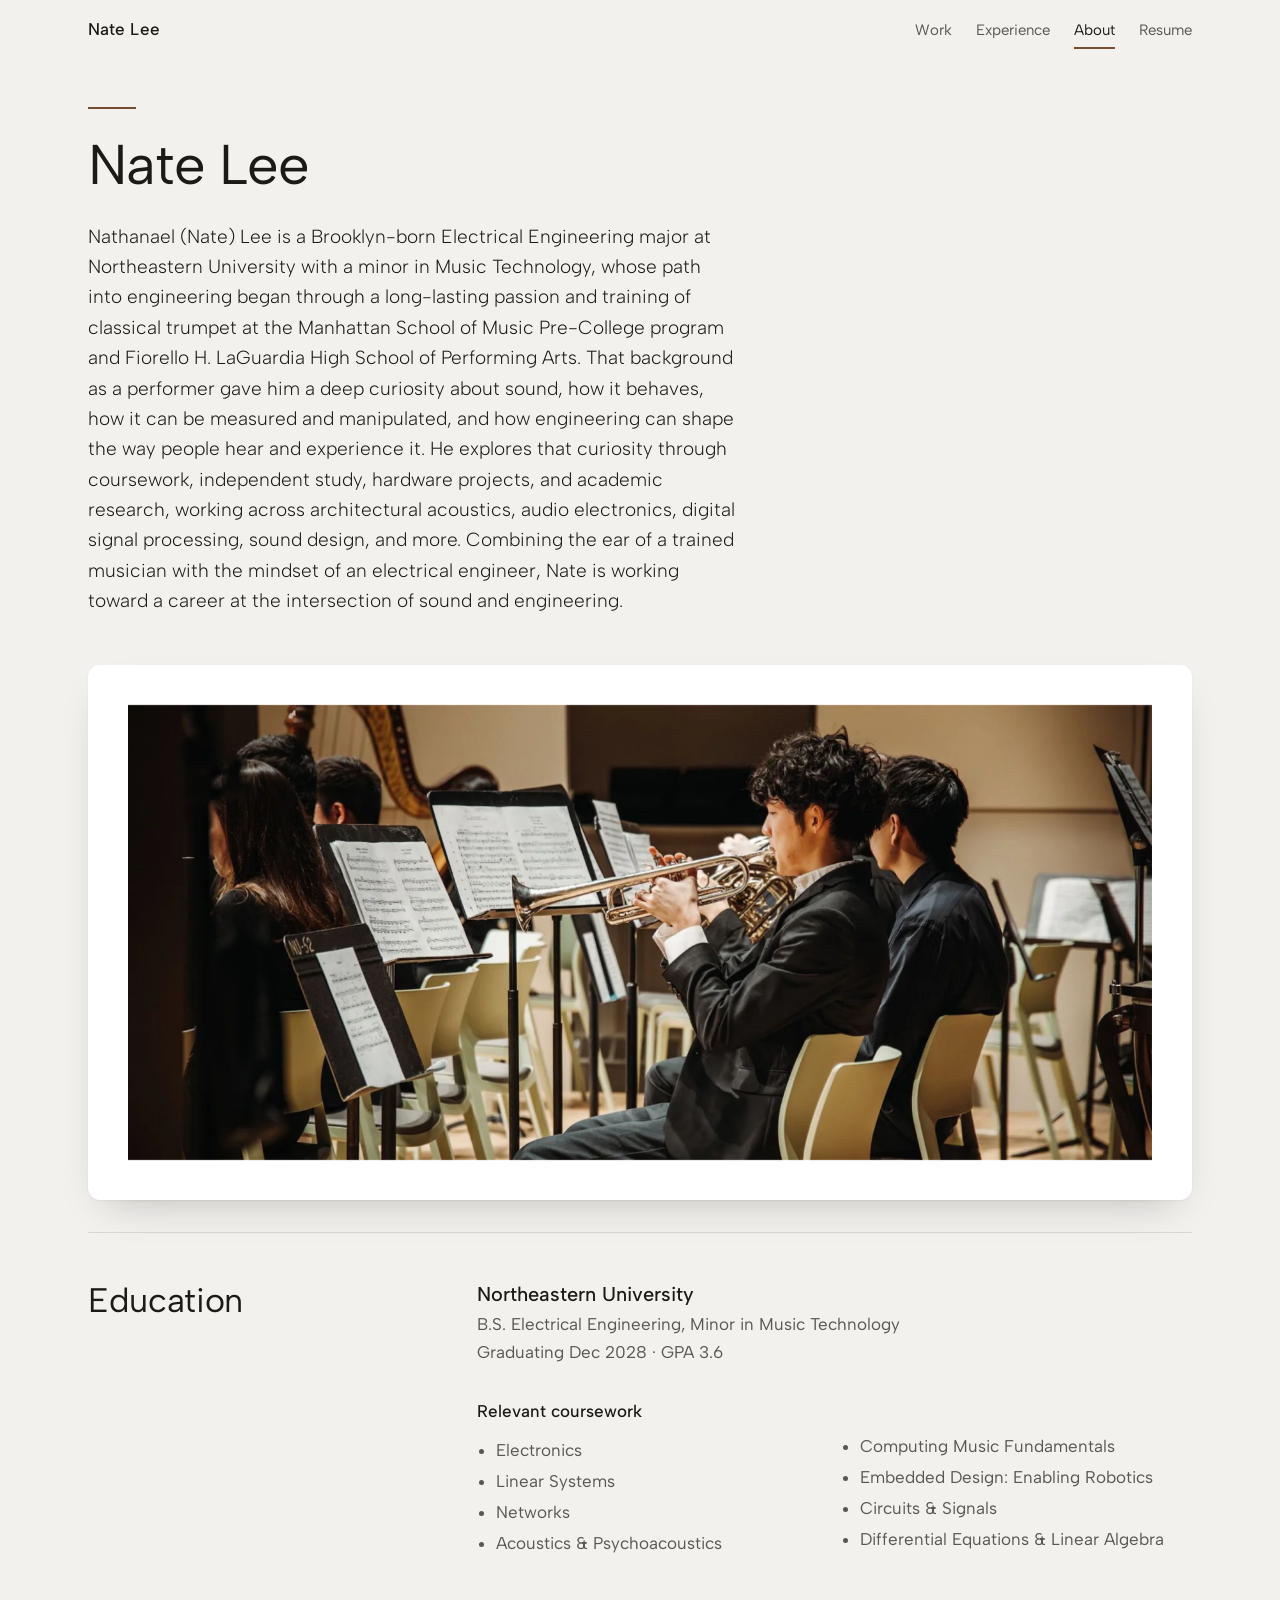
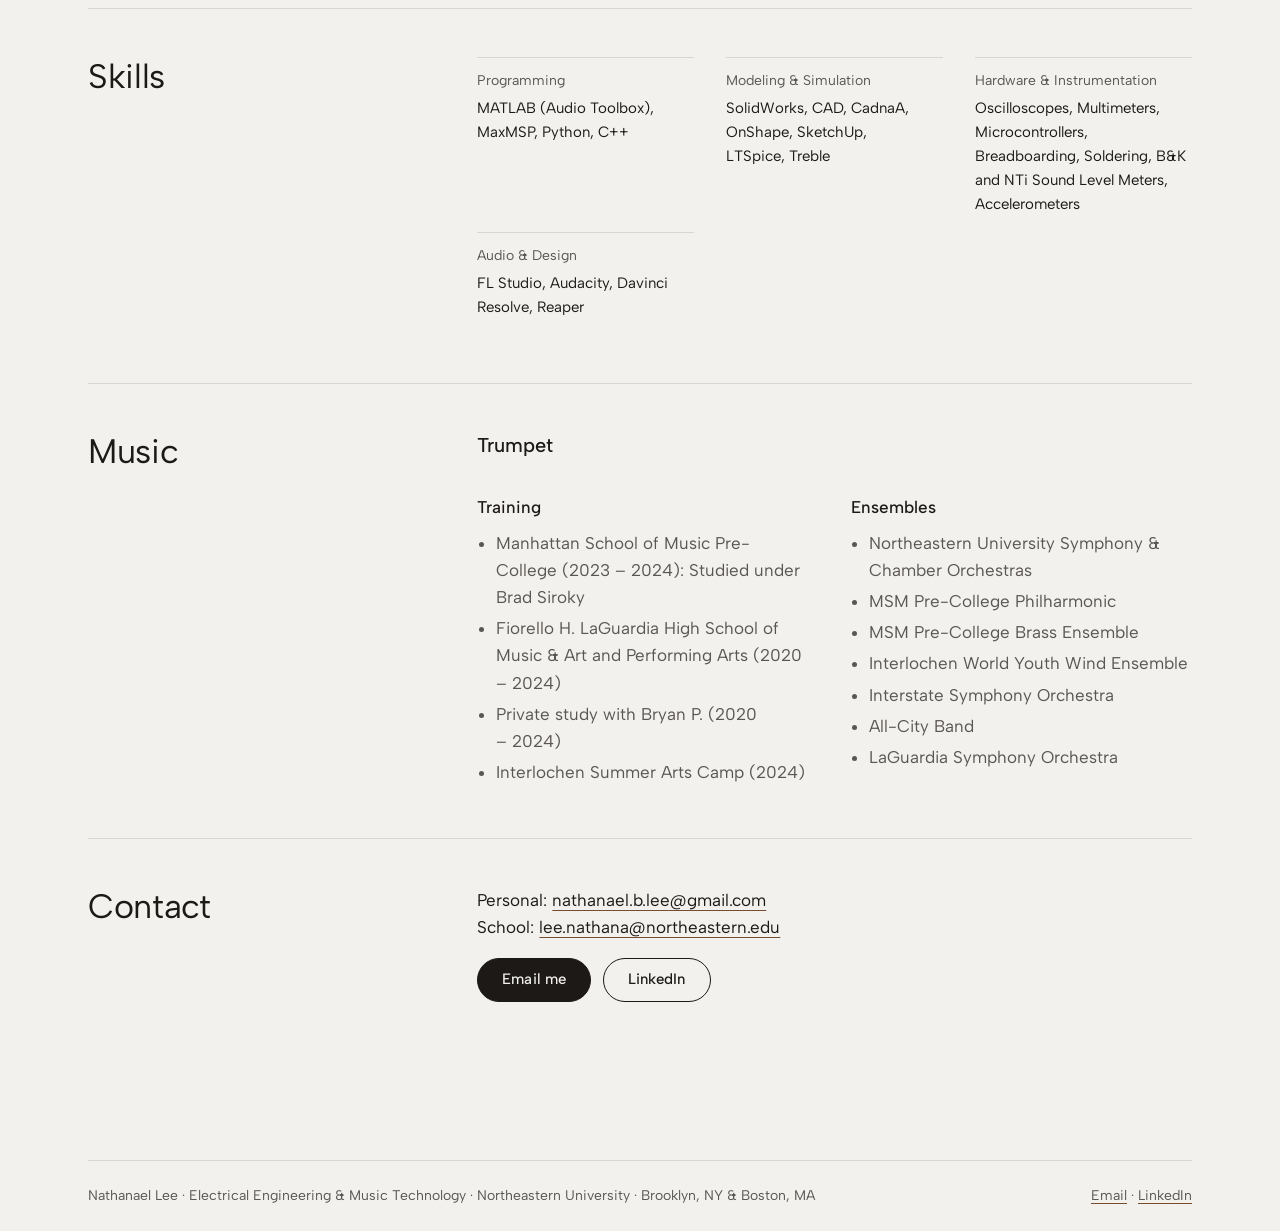
==== commit a390d24d: "Widen case-study text, trim resume buttons, add skills - Case-study body text runs the full content " ====
--- a/about.html
+++ b/about.html
@@ -14,7 +14,7 @@
 <link rel="preconnect" href="https://fonts.gstatic.com" crossorigin>
 <link rel="stylesheet" href="https://fonts.googleapis.com/css2?family=Albert+Sans:wght@300;400;500&display=swap">
 <link rel="stylesheet" href="assets/tokens.css?v=2">
-<link rel="stylesheet" href="assets/site.css?v=7">
+<link rel="stylesheet" href="assets/site.css?v=8">
 </head>
 <body>
 <a class="skip" href="#main">Skip to content</a>
@@ -45,7 +45,7 @@
 
   <section class="sheet-row" aria-labelledby="skills">
     <h2 id="skills">Skills</h2>
-    <dl class="facts"><div><dt>Programming</dt><dd>MATLAB (Audio Toolbox), MaxMSP, Python, C++</dd></div><div><dt>Modeling &amp; Simulation</dt><dd>SolidWorks, CAD, CadnaA, OnShape, SketchUp, LTSpice</dd></div><div><dt>Hardware &amp; Instrumentation</dt><dd>Oscilloscopes, Multimeters, Microcontrollers, Breadboarding, Soldering</dd></div><div><dt>Audio &amp; Design</dt><dd>FL Studio, Audacity, Davinci Resolve</dd></div></dl>
+    <dl class="facts"><div><dt>Programming</dt><dd>MATLAB (Audio Toolbox), MaxMSP, Python, C++</dd></div><div><dt>Modeling &amp; Simulation</dt><dd>SolidWorks, CAD, CadnaA, OnShape, SketchUp, LTSpice, Treble</dd></div><div><dt>Hardware &amp; Instrumentation</dt><dd>Oscilloscopes, Multimeters, Microcontrollers, Breadboarding, Soldering, B&amp;K and NTi Sound Level Meters, Accelerometers</dd></div><div><dt>Audio &amp; Design</dt><dd>FL Studio, Audacity, Davinci Resolve, Reaper</dd></div></dl>
   </section>
 
   <section class="sheet-row" aria-labelledby="music">
--- a/assets/site.css
+++ b/assets/site.css
@@ -172,7 +172,6 @@
 
 /* Reading column: left-aligned with the header; figures, tables and embeds may run wider */
 .prose { padding-bottom: var(--space-4); }
-.prose > * { max-width: var(--measure); }
 .prose > figure, .prose > .gallery, .prose > .table-wrap, .prose > .embed { max-width: 880px; margin: var(--space-7) 0; }
 .prose h2 { font-size: var(--text-h2); line-height: var(--leading-heading); letter-spacing: var(--tracking-heading); margin: var(--space-8) 0 var(--space-4); }
 .prose > h2:first-child { margin-top: var(--space-5); }
@@ -187,7 +186,7 @@
 /* Figures sit on the plinth, as shot */
 .prose figure img { width: 100%; background: var(--color-plinth); padding: clamp(8px, 2%, 20px); border-radius: var(--radius-md); box-shadow: 0 0 0 var(--border-hair) var(--color-line); cursor: zoom-in; }
 .prose figure.narrow { max-width: 480px; }
-.prose figcaption { font-size: var(--text-small); color: var(--color-ink-soft); margin-top: var(--space-3); line-height: 1.5; max-width: var(--measure); }
+.prose figcaption { font-size: var(--text-small); color: var(--color-ink-soft); margin-top: var(--space-3); line-height: 1.5; }
 .prose figcaption .credit { display: block; }
 .gallery { display: grid; grid-template-columns: repeat(var(--cols, 3), minmax(0, 1fr)); gap: var(--space-4); }
 .gallery figure { margin: 0; }
